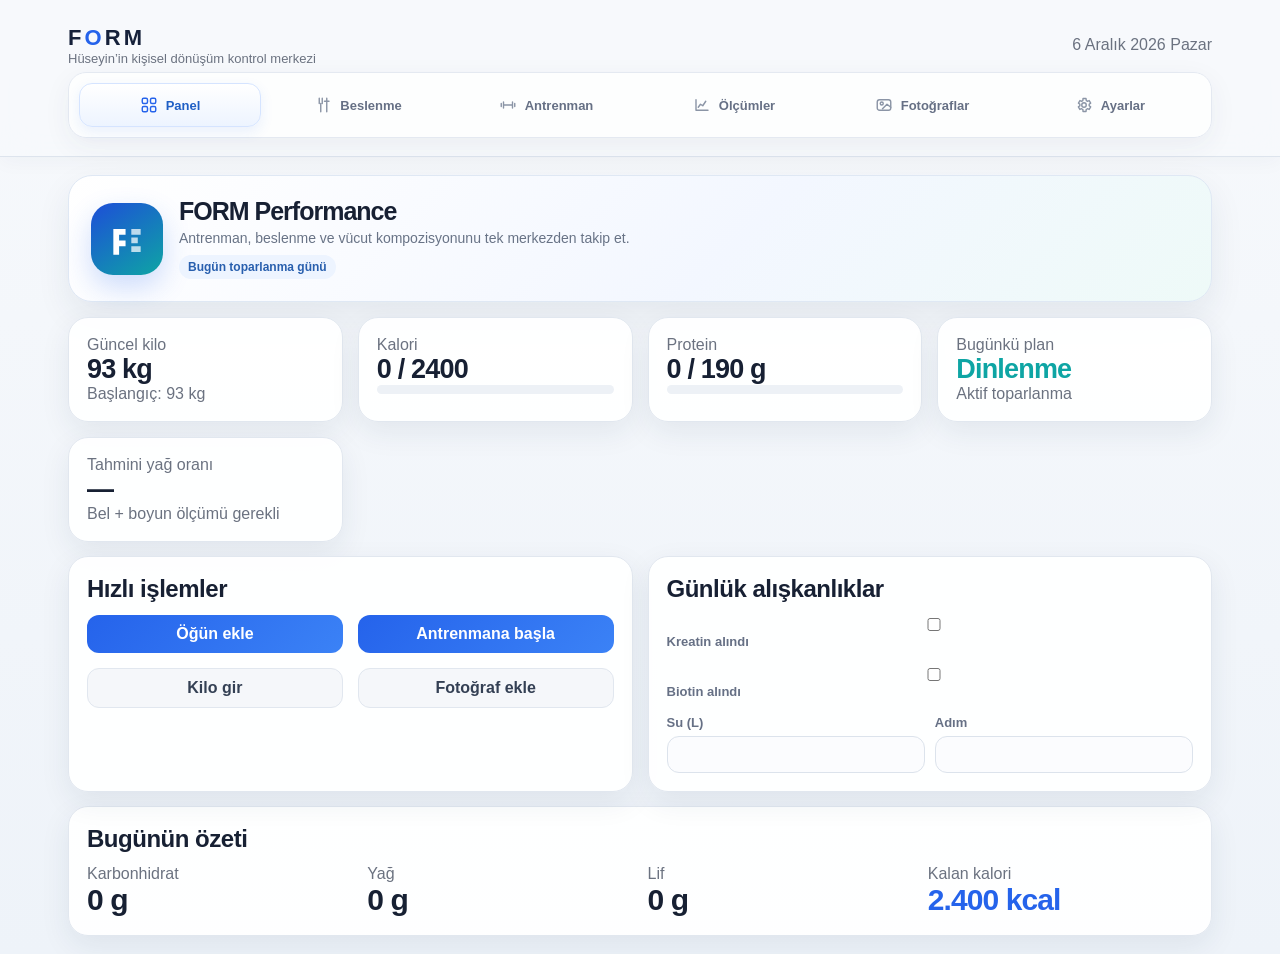
==== app-base.html @ 88f0bf14 "Make FORM v1.5.4 load directly in production" ====
<!DOCTYPE html>
<html lang="tr">
<head>
<meta charset="UTF-8" />
<meta name="viewport" content="width=device-width, initial-scale=1.0" />
<title>FORM — Kişisel Spor & Beslenme Takibi</title>
<style>
:root{--bg:#f4f7fb;--bg2:#eef3f9;--card:#ffffff;--card2:#f8fafc;--muted:#6b7280;--text:#172033;--accent:#2563eb;--accent2:#0ea5a4;--accentSoft:#eaf2ff;--danger:#e45858;--warn:#d89b27;--border:#e1e7ef;--shadow:0 10px 30px rgba(31,50,81,.08)}
*{box-sizing:border-box}body{margin:0;font-family:Inter,-apple-system,BlinkMacSystemFont,"Segoe UI",Roboto,Arial,sans-serif;background:linear-gradient(180deg,#f7f9fc 0,#eef3f9 100%);color:var(--text);min-height:100vh}
header{position:sticky;top:0;z-index:10;background:rgba(255,255,255,.88);backdrop-filter:blur(18px);border-bottom:1px solid rgba(225,231,239,.9);box-shadow:0 4px 20px rgba(31,50,81,.04)}
.wrap{max-width:1180px;margin:auto;padding:18px}.topbar{display:flex;align-items:center;justify-content:space-between;gap:12px}.brand{font-size:22px;font-weight:900;letter-spacing:.14em;color:#16213a}.brand span{color:var(--accent)}
.nav{display:flex;gap:8px;overflow:auto;padding:13px 0 3px}.nav button{white-space:nowrap;border:1px solid transparent;background:transparent;color:#667085;padding:9px 13px;border-radius:12px;cursor:pointer;font-weight:650;transition:.2s}.nav button:hover{background:#f2f5f9;color:var(--text)}.nav button.active{background:var(--accentSoft);color:var(--accent);border-color:#d8e5ff;font-weight:800}
.grid{display:grid;gap:15px}.g2{grid-template-columns:repeat(2,minmax(0,1fr))}.g3{grid-template-columns:repeat(3,minmax(0,1fr))}.g4{grid-template-columns:repeat(4,minmax(0,1fr))}@media(max-width:800px){.g2,.g3,.g4{grid-template-columns:1fr}.topbar{align-items:flex-start;flex-direction:column}.wrap{padding:13px}.row{flex-wrap:wrap}.row>*{min-width:140px}}
.card{background:rgba(255,255,255,.96);border:1px solid var(--border);border-radius:20px;padding:18px;box-shadow:var(--shadow)}.card h2,.card h3{margin:0 0 12px;letter-spacing:-.02em}.muted{color:var(--muted)}.big{font-size:30px;font-weight:850;letter-spacing:-.03em}.kpi{font-size:27px;font-weight:850;letter-spacing:-.03em}.accent{color:var(--accent)}.blue{color:var(--accent2)}
button,.btn{font:inherit}.primary,.secondary,.danger{border:none;border-radius:12px;padding:10px 15px;cursor:pointer;font-weight:750;transition:.18s;box-shadow:none}.primary{background:linear-gradient(135deg,#2563eb,#3b82f6);color:white}.primary:hover{transform:translateY(-1px);box-shadow:0 8px 18px rgba(37,99,235,.18)}.secondary{background:#f5f7fa;color:#344054;border:1px solid var(--border)}.danger{background:#fff1f1;color:#b83d3d;border:1px solid #ffd9d9}.small{padding:7px 9px;font-size:13px}
input,select,textarea{width:100%;background:#fbfcfe;color:var(--text);border:1px solid #dce3ec;border-radius:12px;padding:10px 11px;outline:none;transition:.18s}input:focus,select:focus,textarea:focus{border-color:#8bb5ff;box-shadow:0 0 0 3px rgba(37,99,235,.09);background:#fff}label{display:block;font-size:13px;color:#667085;margin-bottom:6px;font-weight:600}.row{display:flex;gap:10px;align-items:end}.row>*{flex:1}.row .fit{flex:0 0 auto}.stack{display:flex;flex-direction:column;gap:10px}.hidden{display:none!important}
.progress{height:9px;background:#edf1f6;border-radius:999px;overflow:hidden}.progress>div{height:100%;background:linear-gradient(90deg,var(--accent),#5b8def);border-radius:999px}.list{display:flex;flex-direction:column;gap:9px}.item{display:flex;justify-content:space-between;gap:10px;padding:11px 13px;border:1px solid #e5eaf1;border-radius:14px;background:#fbfcfe}.item strong{display:block}.pill{display:inline-block;padding:4px 8px;border-radius:999px;background:#edf4ff;color:#3d68a8;font-size:12px;font-weight:650}.table{width:100%;border-collapse:collapse}.table th,.table td{text-align:left;padding:10px;border-bottom:1px solid #edf0f4;font-size:14px}.table th{color:#7b8494;font-weight:650}.tabs{display:flex;gap:8px;flex-wrap:wrap}.tabs button{background:#f4f6f9;color:#596273;border:1px solid #e3e8ef;padding:8px 11px;border-radius:10px}.tabs button.active{background:#e9f6f5;color:#087c7a;border-color:#cdebea;font-weight:750}.photo-grid{display:grid;grid-template-columns:repeat(auto-fill,minmax(160px,1fr));gap:12px}.photo-card img{width:100%;aspect-ratio:3/4;object-fit:cover;border-radius:14px;background:#eef2f6}.right{text-align:right}.note{border-left:4px solid var(--accent2);padding:10px 12px;background:#effaf9;border-radius:10px;color:#365b5a}.divider{height:1px;background:var(--border);margin:14px 0}.toast{position:fixed;right:18px;bottom:18px;background:#172033;color:white;border:1px solid #26334b;padding:12px 15px;border-radius:12px;display:none;z-index:20;box-shadow:0 12px 30px rgba(23,32,51,.2)}
.quick-foods{display:flex;gap:8px;overflow-x:auto;padding:2px 0 12px}.quick-foods button{flex:0 0 auto}.search-panel{display:none;margin-top:8px}.search-panel.open{display:block}.timer{font-variant-numeric:tabular-nums;font-size:28px;font-weight:850}.cardio-grid{display:grid;grid-template-columns:repeat(3,1fr);gap:9px}@media(max-width:600px){.cardio-grid{grid-template-columns:1fr 1fr}}

.form-guide{margin-top:10px;border-top:1px solid #edf0f4;padding-top:10px}
.form-guide details{background:#f8fafc;border:1px solid #e5eaf1;border-radius:14px;padding:10px 12px}
.form-guide summary{cursor:pointer;font-weight:750;color:#344054;list-style:none}
.form-guide summary::-webkit-details-marker{display:none}
.guide-grid{display:grid;grid-template-columns:1fr 1fr;gap:10px;margin-top:10px}
.guide-box{background:#fff;border:1px solid #e6ebf2;border-radius:12px;padding:10px}
.video-link{display:inline-flex;align-items:center;gap:6px;margin-top:10px;text-decoration:none}
.rest-dock{position:sticky;bottom:72px;z-index:6;margin:10px 0}
.rest-box{display:flex;align-items:center;justify-content:space-between;gap:12px;background:#172033;color:white;border-radius:16px;padding:12px 14px;box-shadow:0 12px 28px rgba(23,32,51,.18)}
.rest-time{font-variant-numeric:tabular-nums;font-size:28px;font-weight:900}
@media(max-width:600px){.guide-grid{grid-template-columns:1fr}.rest-box{padding:10px 12px}.rest-time{font-size:24px}}

/* Premium app navigation */
header{position:sticky;top:0;z-index:30;background:rgba(247,249,252,.82);backdrop-filter:blur(18px);-webkit-backdrop-filter:blur(18px);border-bottom:1px solid rgba(218,225,235,.9)}
.topbar{min-height:54px}
.nav{display:grid;grid-template-columns:repeat(6,minmax(0,1fr));gap:6px;padding:10px;background:rgba(255,255,255,.72);border:1px solid #e4e9f1;border-radius:18px;box-shadow:0 8px 28px rgba(31,50,81,.06);overflow:visible}
.nav button{display:flex;align-items:center;justify-content:center;gap:8px;min-height:44px;white-space:nowrap;border:1px solid transparent;background:transparent;color:#667085;padding:9px 11px;border-radius:13px;cursor:pointer;font-weight:720;transition:background .18s,color .18s,border-color .18s}
.nav button.active{background:linear-gradient(180deg,#fff,#edf4ff);color:#1f5fc5;border-color:#d5e4ff;box-shadow:0 5px 14px rgba(37,99,235,.09)}
.nav-icon{width:18px;height:18px;display:inline-flex;color:#8b95a6}.nav-icon svg{width:18px;height:18px;stroke:currentColor;stroke-width:1.9;fill:none;stroke-linecap:round;stroke-linejoin:round}.nav button.active .nav-icon{color:#2563eb}.nav-label{font-size:13px}
@media(max-width:800px){body{padding-bottom:82px}header{position:static;background:transparent;border-bottom:none;backdrop-filter:none}.nav{position:fixed;left:10px;right:10px;bottom:10px;z-index:50;grid-template-columns:repeat(6,1fr);gap:2px;padding:7px 5px calc(7px + env(safe-area-inset-bottom));border-radius:20px;background:rgba(255,255,255,.94);backdrop-filter:blur(20px);-webkit-backdrop-filter:blur(20px);box-shadow:0 18px 50px rgba(26,39,64,.18),0 0 0 1px rgba(218,225,235,.9)}.nav button{min-width:0;min-height:54px;padding:6px 2px;gap:4px;flex-direction:column;border-radius:14px}.nav button.active{background:#edf4ff;box-shadow:none}.nav-icon,.nav-icon svg{width:19px;height:19px}.nav-label{font-size:10px;font-weight:760}}


.hero-brand{display:grid;grid-template-columns:auto 1fr;gap:16px;align-items:center;padding:22px;background:linear-gradient(135deg,#fff 0%,#f3f7ff 58%,#eefaf8 100%);border:1px solid #dfe8f4;border-radius:24px;box-shadow:0 14px 34px rgba(31,50,81,.08);margin-bottom:15px}
.form-mark{width:72px;height:72px;border-radius:22px;background:linear-gradient(145deg,#1d4ed8,#0ea5a4);display:grid;place-items:center;color:#fff;box-shadow:0 12px 28px rgba(37,99,235,.22)}
.form-mark svg{width:46px;height:46px}.hero-brand h1{font-size:25px;line-height:1.05;margin:0 0 6px;letter-spacing:-.04em}.hero-brand p{margin:0;color:#687386;font-size:14px}.hero-tag{display:inline-flex;margin-top:9px;padding:5px 9px;border-radius:999px;background:#edf4ff;color:#285fae;font-size:12px;font-weight:750}
.chart-wrap{position:relative;width:100%;height:280px;margin-top:8px}.chart-wrap canvas{width:100%;height:100%}.chart-legend{display:flex;gap:12px;flex-wrap:wrap;margin-top:8px;font-size:12px;color:#667085}.bodyfat-note{font-size:12px;color:#7b8494;margin-top:7px;line-height:1.45}
@media(max-width:600px){.hero-brand{grid-template-columns:auto 1fr;padding:17px}.form-mark{width:58px;height:58px;border-radius:18px}.form-mark svg{width:38px;height:38px}.hero-brand h1{font-size:20px}.chart-wrap{height:230px}}
</style>
<style>
.meal-tabs{display:flex;gap:8px;overflow-x:auto;padding:2px 0 12px;scrollbar-width:none}.meal-tabs::-webkit-scrollbar{display:none}.meal-tabs button{flex:0 0 auto;border:1px solid #e0e7f0;background:#f7f9fc;color:#596273;padding:9px 13px;border-radius:999px;font-weight:700}.meal-tabs button.active{background:#172033;color:#fff;border-color:#172033}.food-toolbar{display:grid;grid-template-columns:2fr 1fr;gap:9px;margin-bottom:10px}.food-results{display:flex;flex-direction:column;gap:7px;max-height:360px;overflow:auto}.food-pick{width:100%;display:flex;justify-content:space-between;align-items:center;gap:10px;text-align:left;border:1px solid #e5eaf1;background:#fff;border-radius:14px;padding:11px 12px;cursor:pointer}.food-pick:hover{border-color:#b9d0fa;background:#fbfdff}.category-chip{flex:0 0 auto;font-size:11px;padding:5px 7px;border-radius:999px;background:#eff7f6;color:#167572}.meal-active{border-color:#b9d0fa;box-shadow:0 10px 30px rgba(37,99,235,.10)}
.workout-card{background:#fff;border:1px solid var(--border);border-radius:18px;padding:15px;margin-bottom:11px;box-shadow:var(--shadow)}.exercise-head{display:flex;justify-content:space-between;gap:10px;align-items:flex-start;margin-bottom:10px}.set-table{width:100%;border-collapse:separate;border-spacing:0 6px}.set-table th{font-size:11px;color:#8a93a3;padding:2px 5px}.set-table td{padding:2px 5px}.set-table input{min-width:68px;padding:9px 7px;text-align:center}.set-num{font-weight:800;text-align:center}.prev-cell{white-space:nowrap;color:#667085;font-size:13px}.set-done{text-align:center}.set-done input{width:22px;min-width:22px;height:22px}.exercise-note{margin-top:8px}.workout-footer{position:sticky;bottom:10px;padding:8px 0 2px;z-index:5}.workout-footer button{width:100%;padding:13px}
@media(max-width:600px){.food-toolbar{grid-template-columns:1fr}.card{border-radius:16px;padding:14px}.food-results{max-height:300px}.food-pick{padding:12px 10px}.food-pick .muted{font-size:11px}.category-chip{display:none}.meal-tabs{margin-left:-2px;margin-right:-2px}.meal-tabs button{padding:9px 12px}.set-table th:nth-child(2),.set-table td:nth-child(2){display:none}.set-table input{min-width:55px;padding:9px 4px}.workout-card{padding:12px}.kpi{font-size:24px}}
.quick-foods{display:flex;gap:8px;overflow-x:auto;padding:2px 0 12px}.quick-foods button{flex:0 0 auto}.search-panel{display:none;margin-top:8px}.search-panel.open{display:block}.timer{font-variant-numeric:tabular-nums;font-size:28px;font-weight:850}.cardio-grid{display:grid;grid-template-columns:repeat(3,1fr);gap:9px}@media(max-width:600px){.cardio-grid{grid-template-columns:1fr 1fr}}
</style>

</head>
<body>
<header><div class="wrap"><div class="topbar"><div><div class="brand">F<span>O</span>RM</div><div class="muted" style="font-size:13px">Hüseyin’in kişisel dönüşüm kontrol merkezi</div></div><div id="todayText" class="muted"></div></div><div class="nav" id="mainNav"></div></div></header>
<main class="wrap" id="app"></main><div id="toast" class="toast"></div>
<script>
const APP_VERSION='1.4.0';
const makeFood=(name,category,kcal,protein,carb,fat,servingG=100,unit='g',fiber=0,brand='Genel')=>({name,category,brand,unit,servingG,kcal,protein,carb,fat,fiber,sugar:0,sodium:0,potassium:0,calcium:0,iron:0,magnesium:0,vitC:0,vitD:0});
const defaultFoods=[
makeFood('Yulaf','Tahıl',389,16.9,66.3,6.9,100,'g',10.6),makeFood('Pirinç beyaz (pişmiş)','Tahıl',130,2.7,28.2,.3),makeFood('Basmati pirinç (pişmiş)','Tahıl',121,3.5,25.2,.4),makeFood('Bulgur (pişmiş)','Tahıl',83,3.1,18.6,.2,100,'g',4.5),makeFood('Kinoa (pişmiş)','Tahıl',120,4.4,21.3,1.9,100,'g',2.8),makeFood('Makarna (pişmiş)','Tahıl',158,5.8,30.9,.9),makeFood('Tam buğday makarna (pişmiş)','Tahıl',149,6,30.1,1.7,100,'g',3.9),makeFood('Ekmek tam buğday','Ekmek',247,13,41,4.2,30,'dilim',7),makeFood('Beyaz ekmek','Ekmek',266,8.9,49.4,3.3,30,'dilim',2.7),makeFood('Çavdar ekmeği','Ekmek',259,8.5,48.3,3.3,30,'dilim',5.8),makeFood('Lavaş','Ekmek',290,8.9,56,3.2,70,'adet',2.3),makeFood('Pirinç patlağı','Atıştırmalık',387,8,81,2.8,9,'adet',4.2),
makeFood('Tavuk göğsü (pişmiş)','Et & Tavuk',165,31,0,3.6),makeFood('Tavuk but derisiz (pişmiş)','Et & Tavuk',209,26,0,10.9),makeFood('Hindi göğsü (pişmiş)','Et & Tavuk',135,29,0,1.6),makeFood('Dana yağsız kıyma %5','Et & Tavuk',172,26,0,7),makeFood('Dana bonfile (pişmiş)','Et & Tavuk',218,29,0,10),makeFood('Dana antrikot (pişmiş)','Et & Tavuk',291,24.9,0,21.8),makeFood('Kuzu eti yağsız','Et & Tavuk',206,28,0,9.5),makeFood('Köfte ev yapımı','Et & Tavuk',230,22,5,14),
makeFood('Somon','Balık',208,20,0,13),makeFood('Ton balığı suda','Balık',116,25.5,0,.8),makeFood('Ton balığı yağda süzülmüş','Balık',198,29,0,8.2),makeFood('Levrek','Balık',124,23.6,0,2.6),makeFood('Çipura','Balık',128,21,0,4.8),makeFood('Karides','Balık',99,24,0,.3),
makeFood('Yumurta','Yumurta & Süt',143,12.6,.7,9.5,50,'adet'),makeFood('Yumurta beyazı','Yumurta & Süt',52,10.9,.7,.2),makeFood('Süt yarım yağlı','Yumurta & Süt',46,3.4,4.8,1.5,200,'bardak'),makeFood('Laktozsuz süt yarım yağlı','Yumurta & Süt',46,3.4,4.8,1.5,200,'bardak'),makeFood('Yoğurt','Yumurta & Süt',61,3.5,4.7,3.3),makeFood('Süzme yoğurt','Yumurta & Süt',97,9,3.9,5),makeFood('Greek yoğurt light','Yumurta & Süt',73,9.9,3.9,1.9),makeFood('Kefir','Yumurta & Süt',55,3.3,4.7,2.5,200,'bardak'),makeFood('Lor peyniri','Yumurta & Süt',90,17,3,1.5),makeFood('Light beyaz peynir','Yumurta & Süt',170,20,4,8),makeFood('Kaşar peyniri','Yumurta & Süt',404,25,1.3,33),makeFood('Cottage cheese','Yumurta & Süt',98,11.1,3.4,4.3),
makeFood('Whey protein','Sporcu Gıdası',400,80,8,6,30,'ölçek'),makeFood('Whey isolate','Sporcu Gıdası',367,87,3,2,30,'ölçek'),makeFood('Kazein protein','Sporcu Gıdası',370,78,10,3,30,'ölçek'),makeFood('Protein bar','Sporcu Gıdası',350,30,35,10,60,'adet',8),makeFood('Karbonhidrat tozu / maltodekstrin','Sporcu Gıdası',380,0,95,0,30,'ölçek'),
makeFood('Patates haşlanmış','Sebze & Bakliyat',87,1.9,20.1,.1),makeFood('Tatlı patates','Sebze & Bakliyat',86,1.6,20.1,.1,100,'g',3),makeFood('Mercimek (pişmiş)','Sebze & Bakliyat',116,9,20.1,.4,100,'g',7.9),makeFood('Nohut (pişmiş)','Sebze & Bakliyat',164,8.9,27.4,2.6,100,'g',7.6),makeFood('Kuru fasulye (pişmiş)','Sebze & Bakliyat',127,8.7,22.8,.5,100,'g',6.4),makeFood('Bezelye','Sebze & Bakliyat',81,5.4,14.5,.4,100,'g',5.1),makeFood('Mısır','Sebze & Bakliyat',96,3.4,21,1.5,100,'g',2.4),makeFood('Brokoli','Sebze & Bakliyat',35,2.4,7.2,.4,100,'g',3.3),makeFood('Ispanak','Sebze & Bakliyat',23,2.9,3.6,.4,100,'g',2.2),makeFood('Domates','Sebze & Bakliyat',18,.9,3.9,.2),makeFood('Salatalık','Sebze & Bakliyat',15,.7,3.6,.1),makeFood('Avokado','Sebze & Bakliyat',160,2,8.5,14.7,100,'g',6.7),
makeFood('Muz','Meyve',89,1.1,22.8,.3,118,'adet',2.6),makeFood('Elma','Meyve',52,.3,13.8,.2,182,'adet',2.4),makeFood('Portakal','Meyve',47,.9,11.8,.1,140,'adet',2.4),makeFood('Çilek','Meyve',32,.7,7.7,.3,100,'g',2),makeFood('Yaban mersini','Meyve',57,.7,14.5,.3,100,'g',2.4),makeFood('Orman meyveleri karışık','Meyve',50,1,11,.5,100,'g',4),makeFood('Kivi','Meyve',61,1.1,14.7,.5,75,'adet',3),makeFood('Üzüm','Meyve',69,.7,18.1,.2),makeFood('Ananas','Meyve',50,.5,13.1,.1),makeFood('Karpuz','Meyve',30,.6,7.6,.2),
makeFood('Badem','Kuruyemiş',579,21.2,21.6,49.9,100,'g',12.5),makeFood('Ceviz','Kuruyemiş',654,15.2,13.7,65.2,100,'g',6.7),makeFood('Fındık','Kuruyemiş',628,15,16.7,60.8,100,'g',9.7),makeFood('Antep fıstığı','Kuruyemiş',562,20.2,27.2,45.3,100,'g',10.6),makeFood('Fıstık ezmesi','Kuruyemiş',588,25,20,50,100,'g',6),makeFood('Tahin','Kuruyemiş',595,17,21,54,100,'g',9.3),
makeFood('Zeytinyağı','Yağ & Sos',884,0,0,100),makeFood('Tereyağı','Yağ & Sos',717,.9,.1,81.1),makeFood('Bal','Tatlı & Ekstra',304,.3,82.4,0,15,'yemek kaşığı'),makeFood('Pekmez','Tatlı & Ekstra',290,1,74,0,15,'yemek kaşığı'),makeFood('Bitter çikolata %70','Tatlı & Ekstra',598,7.8,45.9,42.6,20,'porsiyon',10.9),makeFood('Granola','Tahıl',471,10,64,20,50,'porsiyon',7),makeFood('Chia tohumu','Kuruyemiş',486,16.5,42.1,30.7,15,'yemek kaşığı',34.4)
];
const defaultProgram={
'Upper A':[
{name:'Incline Chest Press',sets:3,reps:'6-10',rir:'1-2'},{name:'Lat Pulldown',sets:3,reps:'6-10',rir:'1-2'},{name:'Machine Chest Press',sets:3,reps:'8-12',rir:'1-2'},{name:'Seated Cable Row',sets:3,reps:'8-12',rir:'1-2'},{name:'Cable Fly — Low to High',sets:2,reps:'12-15',rir:'1-2'},{name:'Cable / DB Lateral Raise',sets:3,reps:'12-20',rir:'1'},{name:'Triceps Pushdown',sets:2,reps:'10-15',rir:'1'},{name:'Cable / Biceps Curl',sets:2,reps:'10-15',rir:'1'}],
'Lower A':[
{name:'Back Squat',sets:3,reps:'5-8',rir:'2'},{name:'Leg Press',sets:3,reps:'8-12',rir:'1-2'},{name:'Romanian Deadlift',sets:3,reps:'8-10',rir:'2'},{name:'Leg Curl',sets:2,reps:'10-15',rir:'1-2'},{name:'Calf Raise',sets:3,reps:'10-15',rir:'1'},{name:'Cable Crunch',sets:3,reps:'10-15',rir:'1-2'}],
'Upper B':[
{name:'Neutral / Close Grip Lat Pulldown',sets:3,reps:'8-12',rir:'1-2'},{name:'Incline Dumbbell Press',sets:3,reps:'8-12',rir:'1-2'},{name:'Chest Supported Row',sets:3,reps:'8-12',rir:'1-2'},{name:'Machine Shoulder Press',sets:2,reps:'8-12',rir:'1-2'},{name:'Single-Arm Cable Lat Pulldown',sets:2,reps:'10-15',rir:'1'},{name:'Lateral Raise',sets:4,reps:'12-20',rir:'0-1'},{name:'Reverse Pec Deck',sets:3,reps:'12-20',rir:'1'},{name:'Hammer Curl',sets:2,reps:'10-15',rir:'1'},{name:'Overhead Cable Triceps Extension',sets:2,reps:'10-15',rir:'1'}],
'Lower B':[
{name:'Hack Squat / Leg Press',sets:3,reps:'8-12',rir:'1-2'},{name:'Romanian Deadlift',sets:3,reps:'6-10',rir:'1-2'},{name:'Bulgarian Split Squat',sets:2,reps:'8-12',rir:'1-2'},{name:'Seated / Lying Leg Curl',sets:3,reps:'10-15',rir:'1'},{name:'Calf Raise',sets:3,reps:'12-15',rir:'1'},{name:'Hanging Knee / Leg Raise',sets:3,reps:'10-15',rir:'1-2'}]
};
function seed(){return {version:APP_VERSION,profile:{name:'Hüseyin',height:181,startWeight:93,startDate:'2026-07-19'},targets:{kcal:2400,protein:190,carb:230,fat:70,fiber:30,water:4},foods:defaultFoods,meals:{},workouts:[],measurements:[{date:'2026-07-19',weight:93,waist:'',navel:'',neck:'',chest:'',armR:'',armL:'',thighR:'',thighL:'',note:'Başlangıç'}],photos:[],habits:{},program:defaultProgram,settings:{trainingDays:{1:'Upper A',2:'Lower A',4:'Upper B',6:'Lower B'},foodUsage:{}}};}
let db=JSON.parse(localStorage.getItem('formDB')||'null')||seed();
function migrateDB(){
  db.profile=db.profile||seed().profile; db.targets={...seed().targets,...(db.targets||{})}; db.meals=db.meals||{}; db.workouts=db.workouts||[]; db.measurements=db.measurements||[]; db.photos=db.photos||[]; db.habits=db.habits||{}; db.settings=db.settings||{}; db.settings.foodUsage=db.settings.foodUsage||{};
  const existing=new Map((db.foods||[]).map(f=>[(f.name||'').toLocaleLowerCase('tr-TR'),f]));
  defaultFoods.forEach(f=>{if(!existing.has(f.name.toLocaleLowerCase('tr-TR'))) (db.foods=db.foods||[]).push(f)});
  db.foods=(db.foods||defaultFoods).map(f=>({...f,category:f.category||'Diğer'}));
  db.program=defaultProgram; db.settings.trainingDays={1:'Upper A',2:'Lower A',4:'Upper B',6:'Lower B'}; db.version=APP_VERSION; save();
}
migrateDB();
function save(){localStorage.setItem('formDB',JSON.stringify(db));}
const pages=['Panel','Beslenme','Antrenman','Ölçümler','Fotoğraflar','Ayarlar'];let current='Panel';
const fmt=(n,d=0)=>Number(n||0).toLocaleString('tr-TR',{maximumFractionDigits:d});
const dateKey=()=>new Date().toISOString().slice(0,10);const today=dateKey();
function toast(t){const el=document.getElementById('toast');el.textContent=t;el.style.display='block';setTimeout(()=>el.style.display='none',1800)}
function nutrientTotals(items=[]){let t={kcal:0,protein:0,carb:0,fat:0,fiber:0,sugar:0,sodium:0,potassium:0,calcium:0,iron:0,magnesium:0,vitC:0,vitD:0};items.forEach(i=>{const f=db.foods[i.foodIndex];if(!f)return;let grams=i.unit==='g'?Number(i.qty):Number(i.qty)*Number(f.servingG);let r=grams/100;Object.keys(t).forEach(k=>t[k]+=Number(f[k]||0)*r)});return t}
function allMealsForDay(d){return Object.values(db.meals[d]||{}).flat()}
const navIconSvg={
'Panel':'<svg viewBox="0 0 24 24"><rect x="3" y="3" width="7" height="7" rx="2"/><rect x="14" y="3" width="7" height="7" rx="2"/><rect x="3" y="14" width="7" height="7" rx="2"/><rect x="14" y="14" width="7" height="7" rx="2"/></svg>',
'Beslenme':'<svg viewBox="0 0 24 24"><path d="M7 3v7M11 3v7M9 10v11M17 3v18M14 7h6"/></svg>',
'Antrenman':'<svg viewBox="0 0 24 24"><path d="M6 8v8M18 8v8M3 10v4M21 10v4M6 12h12"/></svg>',
'Ölçümler':'<svg viewBox="0 0 24 24"><path d="M4 19V5M4 19h16M7 15l3-4 3 2 4-6"/></svg>',
'Fotoğraflar':'<svg viewBox="0 0 24 24"><rect x="3" y="5" width="18" height="14" rx="3"/><circle cx="9" cy="10" r="2"/><path d="m21 15-5-4-6 6"/></svg>',
'Ayarlar':'<svg viewBox="0 0 24 24"><circle cx="12" cy="12" r="3"/><path d="M19 12a7 7 0 0 0-.1-1l2-1.5-2-3.4-2.4 1A7 7 0 0 0 15 6l-.3-2.6h-4L10.5 6A7 7 0 0 0 9 7.1l-2.4-1-2 3.4L6.5 11a7 7 0 0 0 0 2l-2 1.5 2 3.4 2.4-1A7 7 0 0 0 10.5 18l.2 2.6h4L15 18a7 7 0 0 0 1.5-1.1l2.4 1 2-3.4-2-1.5a7 7 0 0 0 .1-1Z"/></svg>'};
function nav(){mainNav.innerHTML=pages.map(p=>`<button class="${p===current?'active':''}" onclick="go('${p}')" aria-label="${p}"><span class="nav-icon">${navIconSvg[p]||''}</span><span class="nav-label">${p}</span></button>`).join('')}
function go(p){current=p;nav();render()}
function render(){document.getElementById('todayText').textContent=new Date().toLocaleDateString('tr-TR',{weekday:'long',day:'numeric',month:'long',year:'numeric'});({Panel:renderPanel,Beslenme:renderNutrition,Antrenman:renderWorkout,Ölçümler:renderMeasurements,Fotoğraflar:renderPhotos,Ayarlar:renderSettings}[current])()}

function estimateBodyFat(m){
 const waist=Number(m&&m.waist),neck=Number(m&&m.neck),height=Number((db.profile&&db.profile.height)||181);
 if(!waist||!neck||waist<=neck||!height)return null;
 const wi=waist/2.54,ni=neck/2.54,hi=height/2.54;
 const density=1.0324-0.19077*Math.log10(wi-ni)+0.15456*Math.log10(hi);
 const bf=495/density-450;
 return Number.isFinite(bf)&&bf>2&&bf<60?bf:null;
}
function fmtBF(v){return v==null?'—':fmt(v,1)+'%'}
function drawProgressChart(){
 const c=document.getElementById('progressChart');if(!c)return;
 const rows=[...db.measurements].filter(x=>x.date&&(x.weight||x.waist||estimateBodyFat(x)!=null)).sort((a,b)=>a.date.localeCompare(b.date));
 const ctx=c.getContext('2d'),rect=c.getBoundingClientRect(),dpr=window.devicePixelRatio||1;
 c.width=rect.width*dpr;c.height=rect.height*dpr;ctx.scale(dpr,dpr);
 const W=rect.width,H=rect.height,p={l:38,r:14,t:16,b:30};
 ctx.clearRect(0,0,W,H);
 if(rows.length<2){ctx.fillStyle='#7b8494';ctx.font='13px sans-serif';ctx.fillText('Grafik için en az 2 ölçüm gerekli.',16,32);return;}
 const series=[
  {vals:rows.map(x=>Number(x.weight)||null),stroke:'#2563eb'},
  {vals:rows.map(x=>Number(x.waist)||null),stroke:'#0ea5a4'},
  {vals:rows.map(x=>estimateBodyFat(x)),stroke:'#d97706'}
 ];
 const all=series.flatMap(a=>a.vals.filter(v=>v!=null));let min=Math.min(...all),max=Math.max(...all);const pad=Math.max(2,(max-min)*.12);min-=pad;max+=pad;
 const xAt=i=>p.l+(W-p.l-p.r)*(i/(rows.length-1));const yAt=v=>p.t+(H-p.t-p.b)*(max-v)/(max-min||1);
 ctx.strokeStyle='#e8edf3';ctx.lineWidth=1;
 for(let i=0;i<5;i++){const y=p.t+(H-p.t-p.b)*i/4;ctx.beginPath();ctx.moveTo(p.l,y);ctx.lineTo(W-p.r,y);ctx.stroke();}
 series.forEach(sr=>{ctx.strokeStyle=sr.stroke;ctx.lineWidth=2.2;ctx.beginPath();let pen=false;sr.vals.forEach((v,i)=>{if(v==null){pen=false;return;}const x=xAt(i),y=yAt(v);if(!pen){ctx.moveTo(x,y);pen=true}else ctx.lineTo(x,y)});ctx.stroke();});
}

function renderPanel(){const t=nutrientTotals(allMealsForDay(today));const latest=[...db.measurements].sort((a,b)=>b.date.localeCompare(a.date))[0]||{};const bf=estimateBodyFat(latest);const day=new Date().getDay();const plan=db.settings.trainingDays[day]||'Dinlenme';const habits=db.habits[today]||{};app.innerHTML=`
<div class="hero-brand"><div class="form-mark"><svg viewBox="0 0 64 64"><path d="M13 18h17v8H21v8h9v8h-9v12h-8V18Z" fill="currentColor"/><path d="M38 18h13v8H38zM38 30h9v8h-9zM38 42h13v8H38z" fill="rgba(255,255,255,.72)"/></svg></div><div><h1>FORM Performance</h1><p>Antrenman, beslenme ve vücut kompozisyonunu tek merkezden takip et.</p><span class="hero-tag">${plan==='Dinlenme'?'Bugün toparlanma günü':plan+' günü'}</span></div></div>
<div class="grid g4">
<div class="card"><div class="muted">Güncel kilo</div><div class="kpi">${fmt(latest.weight,1)} kg</div><div class="muted">Başlangıç: ${db.profile.startWeight} kg</div></div>
<div class="card"><div class="muted">Kalori</div><div class="kpi">${fmt(t.kcal)} / ${db.targets.kcal}</div><div class="progress"><div style="width:${Math.min(100,t.kcal/db.targets.kcal*100)}%"></div></div></div>
<div class="card"><div class="muted">Protein</div><div class="kpi">${fmt(t.protein)} / ${db.targets.protein} g</div><div class="progress"><div style="width:${Math.min(100,t.protein/db.targets.protein*100)}%"></div></div></div>
<div class="card"><div class="muted">Bugünkü plan</div><div class="kpi blue">${plan}</div><div class="muted">${plan==='Dinlenme'?'Aktif toparlanma':'Program hazır'}</div></div>
<div class="card"><div class="muted">Tahmini yağ oranı</div><div class="kpi">${fmtBF(bf)}</div><div class="muted">${bf==null?'Bel + boyun ölçümü gerekli':'Bel-boyun-boy tahmini'}</div></div>
</div>
<div class="grid g2" style="margin-top:14px">
<div class="card"><h2>Hızlı işlemler</h2><div class="grid g2"><button class="primary" onclick="go('Beslenme')">Öğün ekle</button><button class="primary" onclick="go('Antrenman')">Antrenmana başla</button><button class="secondary" onclick="quickWeight()">Kilo gir</button><button class="secondary" onclick="go('Fotoğraflar')">Fotoğraf ekle</button></div></div>
<div class="card"><h2>Günlük alışkanlıklar</h2><div class="stack">
<label><input type="checkbox" ${habits.creatine?'checked':''} onchange="habit('creatine',this.checked)"> Kreatin alındı</label>
<label><input type="checkbox" ${habits.biotin?'checked':''} onchange="habit('biotin',this.checked)"> Biotin alındı</label>
<div class="row"><div><label>Su (L)</label><input type="number" step="0.25" value="${habits.water||''}" onchange="habit('water',this.value)"></div><div><label>Adım</label><input type="number" value="${habits.steps||''}" onchange="habit('steps',this.value)"></div></div>
</div></div>
</div>
<div class="card" style="margin-top:14px"><h2>Bugünün özeti</h2><div class="grid g4"><div><span class="muted">Karbonhidrat</span><div class="big">${fmt(t.carb)} g</div></div><div><span class="muted">Yağ</span><div class="big">${fmt(t.fat)} g</div></div><div><span class="muted">Lif</span><div class="big">${fmt(t.fiber)} g</div></div><div><span class="muted">Kalan kalori</span><div class="big ${db.targets.kcal-t.kcal<0?'':'accent'}">${fmt(db.targets.kcal-t.kcal)} kcal</div></div></div></div>`}
function habit(k,v){db.habits[today]=db.habits[today]||{};db.habits[today][k]=v;save();render()}
function quickWeight(){const w=prompt('Bugünkü kilon (kg):');if(!w)return;db.measurements.push({date:today,weight:Number(w)});save();toast('Kilo kaydedildi');render()}
function renderNutrition(){const meals=['Kahvaltı','Öğle','Akşam','Ara Öğün','Antrenman Öncesi','Antrenman Sonrası'];const dayMeals=db.meals[today]||{};const total=nutrientTotals(allMealsForDay(today));window._meal=window._meal||'Kahvaltı';const active=window._meal;app.innerHTML=`
<div class="grid g3"><div class="card"><div class="muted">Kalori</div><div class="kpi">${fmt(total.kcal)} / ${db.targets.kcal}</div></div><div class="card"><div class="muted">Protein</div><div class="kpi">${fmt(total.protein)} / ${db.targets.protein} g</div></div><div class="card"><div class="muted">Makrolar</div><div><b>K:</b> ${fmt(total.carb)} g &nbsp; <b>Y:</b> ${fmt(total.fat)} g &nbsp; <b>Lif:</b> ${fmt(total.fiber)} g</div></div></div>
<div class="card" style="margin-top:14px"><h2>Hızlı besin ekle</h2><div class="meal-tabs">${meals.map(m=>`<button class="${m===active?'active':''}" onclick="window._meal='${m}';renderNutrition()">${m}</button>`).join('')}</div><div class="quick-foods">${quickFoods().map(({f,i})=>`<button class="secondary small" onclick="openFoodAdder(${i})">+ ${f.name}</button>`).join('')}</div><button class="secondary" onclick="toggleFoodSearch()">🔎 Tüm besinlerde ara</button><div id="foodSearchPanel" class="search-panel"><div class="food-toolbar" style="margin-top:10px"><input id="foodSearch" placeholder="Besin ara: tavuk, pirinç, whey..." oninput="filterFoodList()"><select id="foodCategory" onchange="filterFoodList()"><option value="">Tüm kategoriler</option>${[...new Set(db.foods.map(f=>f.category||'Diğer'))].sort().map(c=>`<option>${c}</option>`).join('')}</select></div><div id="foodResults" class="food-results"></div></div><div class="muted" style="margin-top:8px">Seçili öğün: <b class="accent">${active}</b>. Hızlı liste en sık kullandığın 12 besine göre zamanla kendini düzenler.</div></div>
<div class="grid g2" style="margin-top:14px">${meals.map(m=>mealCard(m,dayMeals[m]||[],m===active)).join('')}</div>
`}
function quickFoods(){const usage=db.settings.foodUsage||{};return db.foods.map((f,i)=>({f,i,n:usage[f.name]||0})).sort((a,b)=>b.n-a.n||a.i-b.i).slice(0,12)}
function toggleFoodSearch(){const p=document.getElementById('foodSearchPanel');p.classList.toggle('open');if(p.classList.contains('open')){filterFoodList();document.getElementById('foodSearch')?.focus()}}
function filterFoodList(){const el=document.getElementById('foodResults');if(!el)return;const q=(document.getElementById('foodSearch')?.value||'').toLocaleLowerCase('tr-TR');const cat=document.getElementById('foodCategory')?.value||'';const rows=db.foods.map((f,i)=>({f,i})).filter(({f})=>(!cat||f.category===cat)&&(!q||`${f.name} ${f.brand||''} ${f.category||''}`.toLocaleLowerCase('tr-TR').includes(q))).slice(0,60);el.innerHTML=rows.map(({f,i})=>`<button class="food-pick" onclick="openFoodAdder(${i})"><span><strong>${f.name}</strong><br><span class="muted">${fmt(f.kcal)} kcal • P ${fmt(f.protein,1)} • K ${fmt(f.carb,1)} • Y ${fmt(f.fat,1)} /100g</span></span><span class="category-chip">${f.category||'Diğer'}</span></button>`).join('')||'<div class="muted">Eşleşen besin yok.</div>'}
function openFoodAdder(fi){const f=db.foods[fi];const qty=prompt(`${f.name} — miktar (${f.unit==='g'?'gram':f.unit} veya standart porsiyon gramı ${f.servingG}g):`,f.unit==='g'?'100':'1');if(qty===null)return;const n=Number(String(qty).replace(',','.'));if(!n||n<0)return;const useServing=f.unit!=='g';addFood(fi,n,useServing?'serving':'g')}
function mealCard(name,items,active=false){const t=nutrientTotals(items);return `<div class="card ${active?'meal-active':''}" onclick="window._meal='${name}'"><div style="display:flex;justify-content:space-between;gap:8px"><div><h3>${name}</h3><div class="muted">${fmt(t.kcal)} kcal • P ${fmt(t.protein)} • K ${fmt(t.carb)} • Y ${fmt(t.fat)}</div></div><button class="secondary small" onclick="event.stopPropagation();window._meal='${name}';renderNutrition()">Buraya ekle</button></div><div class="list" style="margin-top:10px">${items.length?items.map((i,idx)=>{const f=db.foods[i.foodIndex];return `<div class="item"><div><strong>${f?.name||'Besin'}</strong><span class="muted">${i.qty} ${i.unit==='g'?'g':'porsiyon'}</span></div><button class="danger small" onclick="event.stopPropagation();removeFood('${name}',${idx})">Sil</button></div>`}).join(''):'<div class="muted">Kayıt yok.</div>'}</div></div>`}
function addFood(fi,qty,unit){const m=window._meal||'Kahvaltı';db.meals[today]=db.meals[today]||{};db.meals[today][m]=db.meals[today][m]||[];db.meals[today][m].push({foodIndex:fi,qty,unit});const fn=db.foods[fi]?.name;if(fn)db.settings.foodUsage[fn]=(db.settings.foodUsage[fn]||0)+1;save();toast(`${m}: besin eklendi`);renderNutrition()}
function removeFood(m,i){db.meals[today][m].splice(i,1);save();renderNutrition()}
function renderWorkout(){const day=new Date().getDay();const suggested=db.settings.trainingDays[day]||'Upper A';const selected=window._wk||suggested;window._wk=selected;const ex=db.program[selected]||[];const last=db.workouts.filter(w=>w.type===selected).slice(-1)[0];const running=!!window._workoutStart;app.innerHTML=`
<div class="card"><div class="row"><div><label>Antrenman</label><select ${running?'disabled':''} onchange="window._wk=this.value;renderWorkout()">${Object.keys(db.program).map(k=>`<option ${k===selected?'selected':''}>${k}</option>`).join('')}</select></div><div><label>Tarih</label><input id="workoutDate" type="date" value="${today}"></div></div>${last?`<div class="note" style="margin-top:10px">Son ${selected}: ${last.date}. Önceki performans set satırlarında gösteriliyor.</div>`:''}<div style="margin-top:12px;display:flex;align-items:center;justify-content:space-between;gap:12px"><button id="startWorkoutBtn" class="primary" onclick="startWorkout()" ${running?'disabled':''}>${running?'Antrenman başladı':'Antrenmanı başlat'}</button><div><div class="muted">Süre</div><div id="workoutTimer" class="timer">${running?elapsedText():'00:00:00'}</div></div></div></div>
<div class="rest-dock"><div id="restBox" class="rest-box" style="display:none"><div><div style="font-weight:800">Dinlenme</div><div id="restLabel" style="font-size:12px;opacity:.75"></div></div><div id="restTimer" class="rest-time">00:00</div><button class="secondary small" onclick="skipRest()">Atla</button></div></div><div style="margin-top:14px">${ex.map((e,i)=>exerciseInput(e,i,last)).join('')}</div>${cardioSection()}<div class="workout-footer"><button class="primary" onclick="saveWorkout()">Antrenmanı bitir ve kaydet</button></div>`;if(running)startTimerTick()}
function startWorkout(){if(window._workoutStart)return;window._workoutStart=Date.now();renderWorkout()}
function elapsedSeconds(){return window._workoutStart?Math.max(0,Math.floor((Date.now()-window._workoutStart)/1000)):0}
function elapsedText(){const t=elapsedSeconds(),h=Math.floor(t/3600),m=Math.floor((t%3600)/60),sec=t%60;return [h,m,sec].map(x=>String(x).padStart(2,'0')).join(':')}
function startTimerTick(){clearInterval(window._timerInt);window._timerInt=setInterval(()=>{const e=document.getElementById('workoutTimer');if(e)e.textContent=elapsedText();else clearInterval(window._timerInt)},1000)}
function cardioSection(){return `<div class="card" style="margin-top:14px"><h2>Kardiyo finisher</h2><div class="cardio-grid"><div><label>Tür</label><select id="cardioType" onchange="cardioFields()"><option value="">Yapmadım</option><option>Yürüyüş</option><option>Eğimli yürüyüş</option><option>Koşu</option><option>Bisiklet</option><option>Eliptik</option><option>Kürek</option><option>İp atlama</option><option>Merdiven / StairMaster</option></select></div><div><label>Süre (dk)</label><input id="cardioMin" type="number" inputmode="numeric" min="0" placeholder="20"></div><div><label>Hız (km/s)</label><input id="cardioSpeed" type="number" inputmode="decimal" step="0.1" placeholder="6.0"></div><div><label>Eğim (%)</label><input id="cardioIncline" type="number" inputmode="decimal" step="0.5" placeholder="10"></div><div><label>Yoğunluk</label><select id="cardioIntensity"><option>Orta</option><option>Hafif</option><option>Yüksek</option></select></div></div><div class="muted" style="margin-top:9px">Kalori hesabı yaklaşık MET tahminidir; saat/göğüs bandı ölçümü değildir.</div></div>`}
function cardioFields(){}
function cardioData(){const type=document.getElementById('cardioType')?.value||'';const minutes=Number(document.getElementById('cardioMin')?.value)||0;const speed=Number(document.getElementById('cardioSpeed')?.value)||0;const incline=Number(document.getElementById('cardioIncline')?.value)||0;const intensity=document.getElementById('cardioIntensity')?.value||'Orta';if(!type||!minutes)return null;return {type,minutes,speed,incline,intensity,kcal:estimateCardio(type,minutes,speed,incline,intensity)}}
function currentWeight(){return Number((db.measurements||[]).filter(x=>x.weight).slice(-1)[0]?.weight||db.profile.startWeight||80)}
function estimateCardio(type,min,speed,incline,intensity){let met=5;const mult=intensity==='Hafif'?.8:intensity==='Yüksek'?1.25:1;if(type==='Yürüyüş')met=speed>=6?5:speed>=5?3.8:3.2;if(type==='Eğimli yürüyüş')met=5+Math.min(5,incline*.25)+(speed>=5.5?1:0);if(type==='Koşu')met=speed>=12?12:speed>=10?10:speed>=8?8.3:7;if(type==='Bisiklet')met=6.8;if(type==='Eliptik')met=5.5;if(type==='Kürek')met=7;if(type==='İp atlama')met=11.5;if(type.includes('Merdiven'))met=8.8;return Math.round(met*mult*3.5*currentWeight()/200*min)}

const exerciseGuides={
'Incline Chest Press':{rest:150,form:'Kürek kemiklerini geriye ve aşağı sabitle. Göğsü hafif yukarı çıkar, dirsekleri omuz hizasının biraz altında tut. Kontrollü in, üstte dirsekleri kilitlemeden göğsü sık.',load:'Ana kuvvet hareketlerinden biri. Orta-yüksek ağırlık kullan; 6-10 tekrar bandında form bozulmadan RIR 1-2. Son 1-2 tekrar zorlayıcı olmalı ama teknik dağılmamalı.'},
'Lat Pulldown':{rest:120,form:'Göğsü hafif yukarı kaldır. Barı boynun arkasına değil üst göğse doğru çek. Çekişi dirsekleri aşağı-cebe götürür gibi yap; belden aşırı geriye yatma.',load:'Orta-yüksek ağırlık. 6-10 tekrarda tam esneme ve lat kasılması korunmalı. Ağırlık uğruna yarım tekrar yapma.'},
'Machine Chest Press':{rest:120,form:'Omuzları geride ve aşağıda tut. Tutacakları göğüs orta hattına yakın konumdan it. Dirsekleri tamamen kilitlemeden kontrollü dön.',load:'Orta-yüksek ağırlık. 8-12 tekrar, RIR 1-2. Güvenli makine olduğu için son sette limite daha çok yaklaşabilirsin.'},
'Seated Cable Row':{rest:120,form:'Göğsü açık, omurgayı nötr tut. Tutacağı gövdene çekerken dirsekleri geriye sür, kürek kemiklerini sık. Dönüşte omuzları kontrollü öne uzat.',load:'Orta ağırlık. 8-12 tekrar. Momentum yerine tam germe-sıkma öncelikli.'},
'Cable Fly — Low to High':{rest:75,form:'Kabloları aşağıdan yukarı ve içeri doğru, üst göğüs hattına getir. Dirseklerde hafif sabit kırıklık tut. Omuzları öne yuvarlama.',load:'Düşük-orta ağırlık. 12-15 tekrar. Burada kilo kovalamıyoruz; üst göğüs hissi ve kontrollü negatif önemli.'},
'Cable / DB Lateral Raise':{rest:60,form:'Kolları yana kaldırırken dirsekleri hafif kır. Omuzları kulaklara çekme. Dirsekleri ellerden az önde tut ve omuz hizasının biraz üstüne çıkma.',load:'Düşük-orta ağırlık. 12-20 tekrar. Sallanma başlıyorsa ağırlık fazla. Yan omuzda yanma hedef.'},
'Triceps Pushdown':{rest:75,form:'Dirsekleri gövdeye sabitle. Sadece dirsek ekleminden aç. Altta tricepsi sık, dönüşte omuzları öne kaçırma.',load:'Orta ağırlık. 10-15 tekrar. Son sette RIR 0-1 kabul; form bozulursa kilo azalt.'},
'Cable / Biceps Curl':{rest:75,form:'Dirsekleri gövde yanında sabit tut. Omuzu öne taşıma. Tam açılmaya yakın esnet ve yukarıda bicepsi sık.',load:'Orta ağırlık. 10-15 tekrar. Salınım yok; son tekrarlar zor ama temiz olmalı.'},
'Back Squat':{rest:180,form:'Ayakları doğal açında yerleştir, nefes alıp karın içi basınç oluştur. Dizleri ayak yönünde takip ettir. Kalçayı kontrollü aşağı indir, gövdeyi sabit tut.',load:'Yüksek ama kontrollü ağırlık. 5-8 tekrar, RIR yaklaşık 2. Failure yok; teknik bozulmadan kuvvet üret.'},
'Leg Press':{rest:150,form:'Belini mindere sabitle. Dizleri ayaklarla aynı hatta indir. Kalçan minderden kalkacak kadar derine zorlama; üstte dizleri sert kilitleme.',load:'Orta-yüksek ağırlık. 8-12 tekrar. Tam ROM ve kontrollü negatif öncelikli.'},
'Romanian Deadlift':{rest:150,form:'Dizleri hafif kır, kalçayı geriye gönder. Bar/dambılları bacağa yakın tut. Bel nötr; hamstring gerilimi kaybolmadan aşağı in, kalçayı ileri sürerek kalk.',load:'Orta-yüksek ağırlık. 6-10 veya 8-10 tekrar. Bel yükleniyorsa ağırlığı azalt; hamstring gerilimi öncelik.'},
'Leg Curl':{rest:90,form:'Kalçayı pedden kaldırma. Topukları kalçaya doğru çekerken hamstringi sık. Dönüşü yavaş yap ve dizleri tam kontrol et.',load:'Orta ağırlık. 10-15 tekrar. Son sette RIR 1 civarı.'},
'Calf Raise':{rest:75,form:'Aşağıda topuğu kontrollü indirip baldırı tamamen esnet. Yukarıda parmak ucuna yükselip 1 saniye sık. Sekme yapma.',load:'Orta-yüksek ağırlık. 10-15 tekrar. Tam hareket açıklığı ağırlıktan daha önemli.'},
'Cable Crunch':{rest:60,form:'Kalçayı sabit tut. Gövdeyi kalçadan değil omurgadan kıvırarak kaburgaları pelvise yaklaştır. Boyundan çekme.',load:'Orta ağırlık. 10-15 tekrar. Karın kasını gerçekten kısaltabildiğin ağırlığı kullan.'},
'Neutral / Close Grip Lat Pulldown':{rest:120,form:'Nötr/dar tutuşla göğsü açık tut. Dirsekleri aşağı ve geriye çek. Üstte kolları kontrollü uzatıp latı esnet.',load:'Orta ağırlık. 8-12 tekrar. Tüm tekrarlar aynı mesafede olsun.'},
'Incline Dumbbell Press':{rest:150,form:'Bench açısını yaklaşık 20-35° tut. Kürek kemiklerini sabitle, dambılları üst göğüs hattına indir ve yukarı doğru kontrollü it.',load:'Orta-yüksek ağırlık. 8-12 tekrar, RIR 1-2. Dambılları dengeleyemiyorsan ağırlığı düşür.'},
'Chest Supported Row':{rest:120,form:'Göğsü desteğe sabitle. Omuzları kulaklara çekmeden dirsekleri geriye sür. Üstte kürek kemiklerini sık, dönüşte tam uzat.',load:'Orta-yüksek ağırlık. 8-12 tekrar. Gövde hareketi olmadığı için sırta temiz yük ver.'},
'Machine Shoulder Press':{rest:150,form:'Belini aşırı çukurlaştırma. Tutacakları kulak-omuz hizasından yukarı it. Dirsekleri tamamen kilitlemeden kontrollü indir.',load:'Orta-yüksek ağırlık. 8-12 tekrar, RIR 1-2. Omuz ekleminde rahatsızlık varsa daha nötr tutuş kullan.'},
'Single-Arm Cable Lat Pulldown':{rest:75,form:'Tek kolu yukarıda tamamen uzat. Dirseği kalçaya doğru çekerek latı kısalt. Gövdeyi döndürmeden çalış.',load:'Düşük-orta ağırlık. 10-15 tekrar. Lat hissi kayboluyorsa kilo fazla.'},
'Lateral Raise':{rest:60,form:'Kolu yana kaldır, omuzu yukarı silkme. Dirsek hafif kırık ve elden az önde olsun. Kontrollü indir.',load:'Düşük-orta ağırlık. 12-20 tekrar. Son sette RIR 0-1 olabilir; momentum minimum.'},
'Reverse Pec Deck':{rest:75,form:'Göğsü pede sabitle. Kolları geriye açarken omuzları yükseltme. Hareketi arka omuzdan başlat, kürekleri aşırı sıkıştırma.',load:'Düşük-orta ağırlık. 12-20 tekrar. Arka omuz hissi öncelik.'},
'Hammer Curl':{rest:75,form:'Avuçlar birbirine bakacak şekilde dirsekleri sabit tut. Dambılları salınım yapmadan kaldır, kontrollü indir.',load:'Orta ağırlık. 10-15 tekrar. Son tekrarlar zor olabilir ama gövde savrulmasın.'},
'Overhead Cable Triceps Extension':{rest:75,form:'Dirsekleri baş yanında sabit tut. Kabloyu baş arkasından uzatarak dirsekleri aç. Omuz hareketini minimumda tut.',load:'Düşük-orta ağırlık. 10-15 tekrar. Uzun başta esneme hissi hedef.'},
'Hack Squat / Leg Press':{rest:150,form:'Ayak ve diz hattını koru. Kontrollü derinliğe in, bel/pelvisi pedden koparma. Yukarı çıkarken dizleri içeri düşürme.',load:'Orta-yüksek ağırlık. 8-12 tekrar, RIR 1-2. Bacakta mekanik gerilim hedef.'},
'Bulgarian Split Squat':{rest:120,form:'Öndeki ayağı yeterince ileri yerleştir. Gövdeyi kontrollü indir, ön diz ayak yönünü takip etsin. Ağırlığı ön bacakta tut.',load:'Orta ağırlık. 8-12 tekrar/bacak. Denge bozuluyorsa önce ağırlığı değil tekniği düzelt.'},
'Seated / Lying Leg Curl':{rest:90,form:'Kalça ve gövdeyi pede sabitle. Dizden bükerek topuğu geriye çek, hamstringi sık ve dönüşü yavaş yap.',load:'Orta ağırlık. 10-15 tekrar, RIR 1.'},
'Hanging Knee / Leg Raise':{rest:60,form:'Barı sıkı tut, sallanmayı kes. Pelvisi posterior tilt yaparak dizleri/ayakları yukarı çek. Sadece kalça fleksörüyle savurma yapma.',load:'Vücut ağırlığı veya hafif ek yük. 10-15 tekrar. Kontrol bozulursa tekrar sayısını azalt.'}
};
function exerciseGuide(name){return exerciseGuides[name]||{rest:90,form:'Hareketi kontrollü tempo, tam hareket açıklığı ve ağrısız eklem pozisyonuyla uygula.',load:'Orta ağırlık kullan; hedef tekrar aralığında 1-2 tekrar yedekte kalacak şekilde ayarla.'}}
function exerciseVideoUrl(name){return 'https://www.youtube.com/results?search_query='+encodeURIComponent(name+' exercise proper form')}

function normalizeExercise(e){return Array.isArray(e)?{name:e[0],sets:e[1],reps:e[2],rir:''}:e}
function prevSetsFor(last,name){const p=last?.exercises?.find(x=>x.name===name);if(!p)return[];if(Array.isArray(p.setData))return p.setData;if(p.reps){const reps=String(p.reps).split(',').map(x=>x.trim());return reps.map(r=>({weight:p.weight,reps:r,rir:p.rir}))}return[]}
function exerciseInput(raw,i,last){const e=normalizeExercise(raw);const g=exerciseGuide(e.name);const prev=prevSetsFor(last,e.name);const rows=Array.from({length:e.sets},(_,j)=>{const ps=prev[j]||{};return `<tr><td class="set-num">${j+1}</td><td class="prev-cell">${ps.weight||'-'} × ${ps.reps||'-'}</td><td><input id="kg_${i}_${j}" type="number" inputmode="decimal" step="0.5" placeholder="kg" value="${ps.weight||''}"></td><td><input id="rep_${i}_${j}" type="number" inputmode="numeric" step="1" placeholder="${e.reps}"></td><td><input id="rir_${i}_${j}" type="number" inputmode="decimal" step="0.5" placeholder="${e.rir||'-'}"></td><td class="set-done"><input id="done_${i}_${j}" type="checkbox" onchange="setCompleted('${e.name.replace(/'/g,"\'")}',${j+1},this)"></td></tr>`}).join('');return `<div class="workout-card"><div class="exercise-head"><div><strong style="font-size:17px">${e.name}</strong><div style="margin-top:5px"><span class="pill">${e.sets} set • ${e.reps} tekrar</span> <span class="pill">RIR ${e.rir||'-'}</span> <span class="pill">Dinlenme ~${Math.round(g.rest/60*10)/10} dk</span></div></div><button class="secondary small" onclick="addExtraSet(${i})">+ Set</button></div><div style="overflow-x:auto"><table class="set-table" id="settable_${i}"><thead><tr><th>SET</th><th>ÖNCEKİ</th><th>KG</th><th>TEKRAR</th><th>RIR</th><th>✓</th></tr></thead><tbody>${rows}</tbody></table></div><div class="form-guide"><details><summary>▶ Form rehberi & uygulama notu</summary><div class="guide-grid"><div class="guide-box"><b>Doğru form</b><div class="muted" style="margin-top:5px">${g.form}</div></div><div class="guide-box"><b>Nasıl yüklenmeli?</b><div class="muted" style="margin-top:5px">${g.load}</div></div></div><a class="secondary small video-link" href="${exerciseVideoUrl(e.name)}" target="_blank" rel="noopener">🎥 Video rehberi aç</a></details></div><input class="exercise-note" id="note_${i}" placeholder="Hareket notu (opsiyonel)"></div>`}

function addExtraSet(i){const tb=document.querySelector(`#settable_${i} tbody`);const j=tb.rows.length;const tr=document.createElement('tr');tr.innerHTML=`<td class="set-num">${j+1}</td><td class="prev-cell">- × -</td><td><input id="kg_${i}_${j}" type="number" inputmode="decimal" step="0.5" placeholder="kg"></td><td><input id="rep_${i}_${j}" type="number" inputmode="numeric" step="1" placeholder="tekrar"></td><td><input id="rir_${i}_${j}" type="number" inputmode="decimal" step="0.5" placeholder="RIR"></td><td class="set-done"><input id="done_${i}_${j}" type="checkbox" onchange="setCompleted('${normalizeExercise(db.program[window._wk][i]).name.replace(/\'/g,"\\\'")}',${j+1},this)"></td>`;tb.appendChild(tr)}

function setCompleted(exerciseName,setNo,el){if(!el.checked)return;const sec=exerciseGuide(exerciseName).rest;startRest(sec,exerciseName,setNo)}
function startRest(seconds,exerciseName,setNo){clearInterval(window._restInt);window._restEnd=Date.now()+seconds*1000;const box=document.getElementById('restBox');if(box)box.style.display='flex';const label=document.getElementById('restLabel');if(label)label.textContent=`${exerciseName} • ${setNo}. set sonrası`;updateRestTimer();window._restInt=setInterval(updateRestTimer,250)}
function updateRestTimer(){if(!window._restEnd)return;const left=Math.max(0,Math.ceil((window._restEnd-Date.now())/1000));const e=document.getElementById('restTimer');if(e)e.textContent=`${String(Math.floor(left/60)).padStart(2,'0')}:${String(left%60).padStart(2,'0')}`;if(left<=0){clearInterval(window._restInt);window._restEnd=null;playRestSound();toast('Dinlenme bitti — sete girebilirsin');const b=document.getElementById('restBox');if(b)setTimeout(()=>b.style.display='none',1800)}}
function skipRest(){clearInterval(window._restInt);window._restEnd=null;const b=document.getElementById('restBox');if(b)b.style.display='none'}
function playRestSound(){try{const C=window.AudioContext||window.webkitAudioContext;const ctx=new C();const o=ctx.createOscillator();const g=ctx.createGain();o.type='sine';o.frequency.setValueAtTime(880,ctx.currentTime);g.gain.setValueAtTime(.18,ctx.currentTime);g.gain.exponentialRampToValueAtTime(.001,ctx.currentTime+.45);o.connect(g);g.connect(ctx.destination);o.start();o.stop(ctx.currentTime+.45)}catch(e){}}

function saveWorkout(){if(!window._workoutStart){toast('Önce antrenmanı başlat');return}const type=window._wk;const ex=db.program[type].map((raw,i)=>{const e=normalizeExercise(raw);const count=document.querySelectorAll(`#settable_${i} tbody tr`).length;const setData=[];for(let j=0;j<count;j++){const kg=document.getElementById(`kg_${i}_${j}`)?.value;const reps=document.getElementById(`rep_${i}_${j}`)?.value;const rir=document.getElementById(`rir_${i}_${j}`)?.value;const done=document.getElementById(`done_${i}_${j}`)?.checked;if(kg||reps||done)setData.push({set:j+1,weight:kg?Number(kg):null,reps:reps?Number(reps):null,rir:rir?Number(rir):null,done:!!done})}return {name:e.name,sets:e.sets,repRange:e.reps,targetRir:e.rir,setData,note:document.getElementById(`note_${i}`)?.value||''}});const durationSec=elapsedSeconds();const cardio=cardioData();db.workouts.push({date:workoutDate.value,type,exercises:ex,durationSec,cardio});save();clearInterval(window._timerInt);clearInterval(window._restInt);window._restEnd=null;window._workoutStart=null;toast(`Antrenman kaydedildi • ${Math.round(durationSec/60)} dk${cardio?` • kardiyo ~${cardio.kcal} kcal`:''}`);renderWorkout()}
function renderMeasurements(){const rows=[...db.measurements].sort((a,b)=>b.date.localeCompare(a.date));app.innerHTML=`<div class="card"><h2>Yeni ölçüm</h2><div class="grid g4"><div><label>Tarih</label><input id="m_date" type="date" value="${today}"></div><div><label>Kilo (kg)</label><input id="m_weight" type="number" step="0.1"></div><div><label>Bel (cm)</label><input id="m_waist" type="number" step="0.1"></div><div><label>Göbek (cm)</label><input id="m_navel" type="number" step="0.1"></div><div><label>Boyun (cm)</label><input id="m_neck" type="number" step="0.1"></div><div><label>Göğüs (cm)</label><input id="m_chest" type="number" step="0.1"></div><div><label>Sağ kol (cm)</label><input id="m_armR" type="number" step="0.1"></div><div><label>Sol kol (cm)</label><input id="m_armL" type="number" step="0.1"></div><div><label>Sağ bacak (cm)</label><input id="m_thighR" type="number" step="0.1"></div><div><label>Sol bacak (cm)</label><input id="m_thighL" type="number" step="0.1"></div><div><label>Not</label><input id="m_note"></div><div style="align-self:end"><button class="primary" onclick="addMeasurement()">Kaydet</button></div></div></div>
<div class="card" style="margin-top:14px"><h2>Vücut değişim grafiği</h2><div class="muted">Kilo, bel çevresi ve tahmini yağ oranının zaman içindeki değişimi.</div><div class="chart-wrap"><canvas id="progressChart"></canvas></div><div class="chart-legend"><span style="color:#2563eb">● Kilo</span><span style="color:#0ea5a4">● Bel</span><span style="color:#d97706">● Tahmini yağ %</span></div><div class="bodyfat-note">Yağ oranı bel, boyun ve boy ölçülerinden US Navy formülüyle hesaplanan yaklaşık değerdir; klinik ölçüm değildir.</div></div><div class="card" style="margin-top:14px"><h2>Geçmiş</h2><div style="overflow:auto"><table class="table"><tr><th>Tarih</th><th>Kilo</th><th>Bel</th><th>Göbek</th><th>Boyun</th><th>Göğüs</th><th>Not</th></tr>${rows.map(r=>`<tr><td>${r.date}</td><td>${r.weight||'-'}</td><td>${r.waist||'-'}</td><td>${r.navel||'-'}</td><td>${r.neck||'-'}</td><td>${r.chest||'-'}</td><td>${r.note||''}</td></tr>`).join('')}</table></div></div>`;setTimeout(drawProgressChart,0)}
function addMeasurement(){const ids=['date','weight','waist','navel','neck','chest','armR','armL','thighR','thighL','note'];let o={};ids.forEach(k=>{let v=document.getElementById('m_'+k).value;o[k]=['date','note'].includes(k)?v:(v?Number(v):'')});db.measurements.push(o);save();toast('Ölçüm kaydedildi');renderMeasurements()}
function renderPhotos(){app.innerHTML=`<div class="card"><h2>Form fotoğrafı ekle</h2><div class="row"><div><label>Tarih</label><input id="p_date" type="date" value="${today}"></div><div><label>Poz</label><select id="p_pose"><option>Ön rahat</option><option>Ön poz</option><option>Sağ yan</option><option>Sol yan</option><option>Arka</option><option>Biceps</option><option>Tam boy</option></select></div><div><label>Fotoğraf</label><input id="p_file" type="file" accept="image/*"></div><div class="fit"><button class="primary" onclick="addPhoto()">Ekle</button></div></div><div class="muted" style="margin-top:8px">Fotoğraflar yalnızca bu cihazın tarayıcısında saklanır. Düzenli olarak yedek dışa aktar.</div></div><div class="photo-grid" style="margin-top:14px">${db.photos.slice().reverse().map((p,i)=>`<div class="card photo-card"><img src="${p.data}"><strong>${p.pose}</strong><div class="muted">${p.date}</div></div>`).join('')||'<div class="muted">Henüz fotoğraf yok.</div>'}</div>`}
function addPhoto(){const file=p_file.files[0];if(!file)return;const r=new FileReader();r.onload=()=>{db.photos.push({date:p_date.value,pose:p_pose.value,data:r.result});save();toast('Fotoğraf eklendi');renderPhotos()};r.readAsDataURL(file)}
function renderSettings(){app.innerHTML=`<div class="grid g2"><div class="card"><h2>Hedefler</h2><div class="grid g2">${[['kcal','Kalori'],['protein','Protein (g)'],['carb','Karbonhidrat (g)'],['fat','Yağ (g)'],['fiber','Lif (g)'],['water','Su (L)']].map(([k,l])=>`<div><label>${l}</label><input id="t_${k}" type="number" value="${db.targets[k]}"></div>`).join('')}</div><button class="primary" style="margin-top:12px" onclick="saveTargets()">Hedefleri kaydet</button></div>
<div class="card"><h2>Yeni özel besin</h2><div class="grid g2"><div><label>Ad</label><input id="f_name"></div><div><label>Marka</label><input id="f_brand"></div><div><label>Standart porsiyon gramı</label><input id="f_serving" type="number" value="100"></div><div><label>Kalori /100g</label><input id="f_kcal" type="number"></div><div><label>Protein /100g</label><input id="f_protein" type="number"></div><div><label>Karbonhidrat /100g</label><input id="f_carb" type="number"></div><div><label>Yağ /100g</label><input id="f_fat" type="number"></div><div><label>Lif /100g</label><input id="f_fiber" type="number"></div></div><button class="primary" style="margin-top:12px" onclick="addCustomFood()">Besini ekle</button></div></div>
<div class="card" style="margin-top:14px"><h2>Yedekleme</h2><div class="row"><button class="secondary" onclick="exportData()">JSON yedeği indir</button><div><label>Yedeği geri yükle</label><input type="file" id="importFile" accept="application/json" onchange="importData(this.files[0])"></div><button class="danger" onclick="resetAll()">Tüm veriyi sıfırla</button></div><div class="muted" style="margin-top:10px">Sürüm ${APP_VERSION}. Veriler bu tarayıcıda saklanır.</div></div>`}
function saveTargets(){Object.keys(db.targets).forEach(k=>{const el=document.getElementById('t_'+k);if(el)db.targets[k]=Number(el.value)});save();toast('Hedefler kaydedildi')}
function addCustomFood(){db.foods.push({name:f_name.value||'Özel besin',brand:f_brand.value||'Özel',unit:'g',servingG:Number(f_serving.value)||100,kcal:Number(f_kcal.value)||0,protein:Number(f_protein.value)||0,carb:Number(f_carb.value)||0,fat:Number(f_fat.value)||0,fiber:Number(f_fiber.value)||0,sugar:0,sodium:0,potassium:0,calcium:0,iron:0,magnesium:0,vitC:0,vitD:0});save();toast('Özel besin eklendi')}
function exportData(){const blob=new Blob([JSON.stringify(db,null,2)],{type:'application/json'});const a=document.createElement('a');a.href=URL.createObjectURL(blob);a.download='FORM-yedek-'+today+'.json';a.click();URL.revokeObjectURL(a.href)}
function importData(file){if(!file)return;const r=new FileReader();r.onload=()=>{try{db=JSON.parse(r.result);save();toast('Yedek geri yüklendi');render()}catch(e){alert('Geçersiz yedek dosyası')}};r.readAsText(file)}
function resetAll(){if(confirm('Tüm kayıtlar silinecek. Emin misin?')){db=seed();save();render();toast('Sıfırlandı')}}
nav();render();
</script>
</body>
</html>
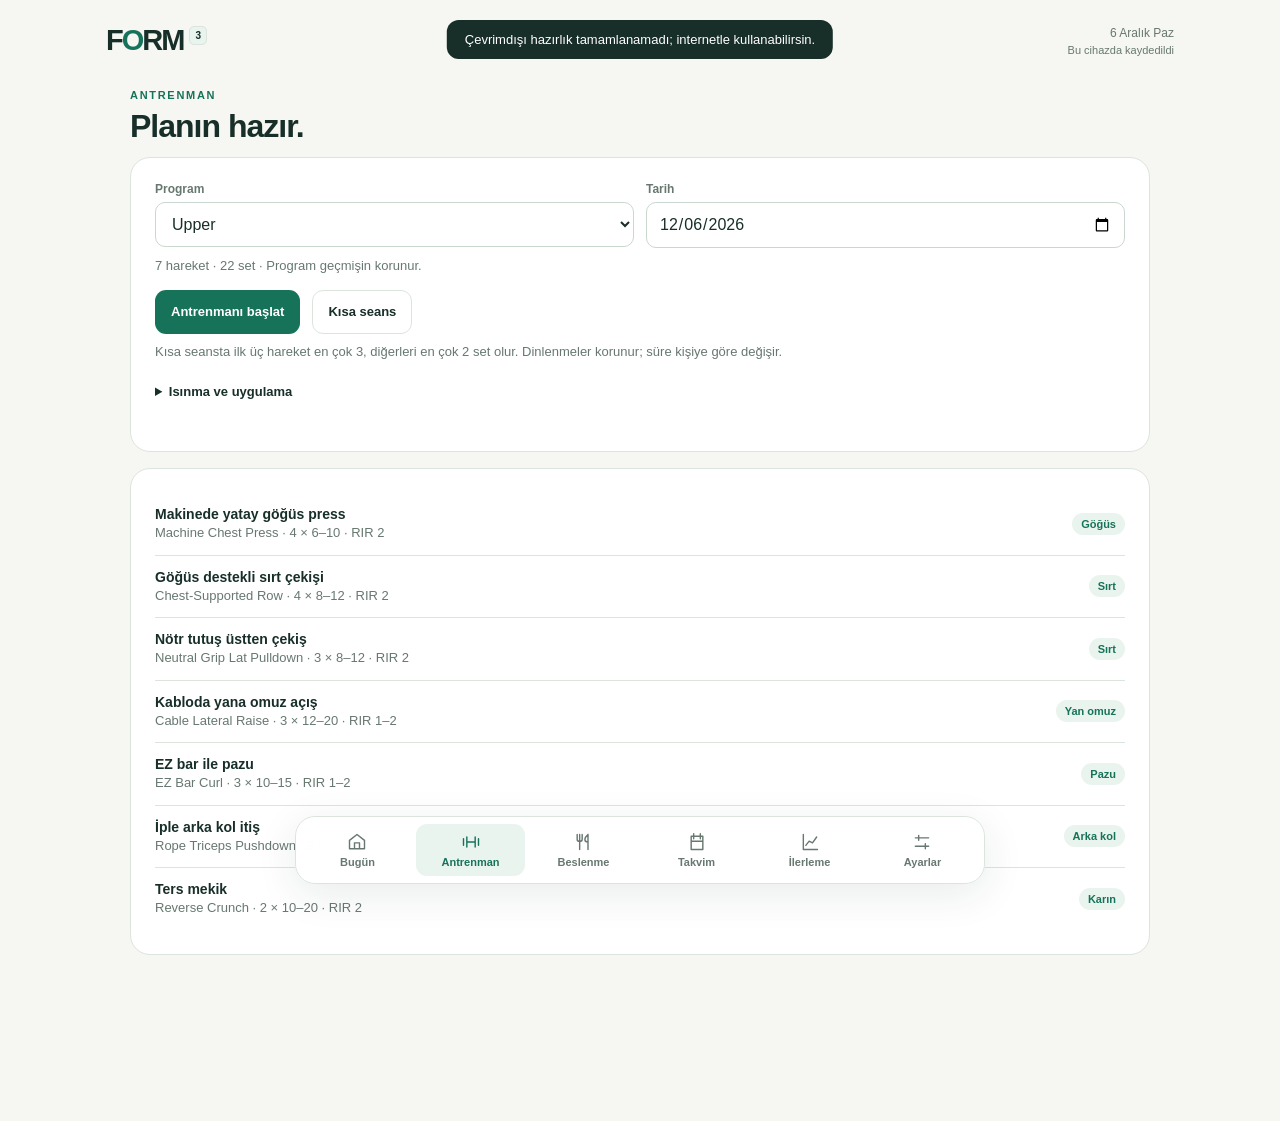
==== commit adf51f8c: "Fix legacy PWA entry and exact version asset cache for FORM 3.0.1" ====
--- a/app-base.html
+++ b/app-base.html
@@ -1,246 +1 @@
-<!DOCTYPE html>
-<html lang="tr">
-<head>
-<meta charset="UTF-8" />
-<meta name="viewport" content="width=device-width, initial-scale=1.0" />
-<title>FORM — Kişisel Spor & Beslenme Takibi</title>
-<style>
-:root{--bg:#f4f7fb;--bg2:#eef3f9;--card:#ffffff;--card2:#f8fafc;--muted:#6b7280;--text:#172033;--accent:#2563eb;--accent2:#0ea5a4;--accentSoft:#eaf2ff;--danger:#e45858;--warn:#d89b27;--border:#e1e7ef;--shadow:0 10px 30px rgba(31,50,81,.08)}
-*{box-sizing:border-box}body{margin:0;font-family:Inter,-apple-system,BlinkMacSystemFont,"Segoe UI",Roboto,Arial,sans-serif;background:linear-gradient(180deg,#f7f9fc 0,#eef3f9 100%);color:var(--text);min-height:100vh}
-header{position:sticky;top:0;z-index:10;background:rgba(255,255,255,.88);backdrop-filter:blur(18px);border-bottom:1px solid rgba(225,231,239,.9);box-shadow:0 4px 20px rgba(31,50,81,.04)}
-.wrap{max-width:1180px;margin:auto;padding:18px}.topbar{display:flex;align-items:center;justify-content:space-between;gap:12px}.brand{font-size:22px;font-weight:900;letter-spacing:.14em;color:#16213a}.brand span{color:var(--accent)}
-.nav{display:flex;gap:8px;overflow:auto;padding:13px 0 3px}.nav button{white-space:nowrap;border:1px solid transparent;background:transparent;color:#667085;padding:9px 13px;border-radius:12px;cursor:pointer;font-weight:650;transition:.2s}.nav button:hover{background:#f2f5f9;color:var(--text)}.nav button.active{background:var(--accentSoft);color:var(--accent);border-color:#d8e5ff;font-weight:800}
-.grid{display:grid;gap:15px}.g2{grid-template-columns:repeat(2,minmax(0,1fr))}.g3{grid-template-columns:repeat(3,minmax(0,1fr))}.g4{grid-template-columns:repeat(4,minmax(0,1fr))}@media(max-width:800px){.g2,.g3,.g4{grid-template-columns:1fr}.topbar{align-items:flex-start;flex-direction:column}.wrap{padding:13px}.row{flex-wrap:wrap}.row>*{min-width:140px}}
-.card{background:rgba(255,255,255,.96);border:1px solid var(--border);border-radius:20px;padding:18px;box-shadow:var(--shadow)}.card h2,.card h3{margin:0 0 12px;letter-spacing:-.02em}.muted{color:var(--muted)}.big{font-size:30px;font-weight:850;letter-spacing:-.03em}.kpi{font-size:27px;font-weight:850;letter-spacing:-.03em}.accent{color:var(--accent)}.blue{color:var(--accent2)}
-button,.btn{font:inherit}.primary,.secondary,.danger{border:none;border-radius:12px;padding:10px 15px;cursor:pointer;font-weight:750;transition:.18s;box-shadow:none}.primary{background:linear-gradient(135deg,#2563eb,#3b82f6);color:white}.primary:hover{transform:translateY(-1px);box-shadow:0 8px 18px rgba(37,99,235,.18)}.secondary{background:#f5f7fa;color:#344054;border:1px solid var(--border)}.danger{background:#fff1f1;color:#b83d3d;border:1px solid #ffd9d9}.small{padding:7px 9px;font-size:13px}
-input,select,textarea{width:100%;background:#fbfcfe;color:var(--text);border:1px solid #dce3ec;border-radius:12px;padding:10px 11px;outline:none;transition:.18s}input:focus,select:focus,textarea:focus{border-color:#8bb5ff;box-shadow:0 0 0 3px rgba(37,99,235,.09);background:#fff}label{display:block;font-size:13px;color:#667085;margin-bottom:6px;font-weight:600}.row{display:flex;gap:10px;align-items:end}.row>*{flex:1}.row .fit{flex:0 0 auto}.stack{display:flex;flex-direction:column;gap:10px}.hidden{display:none!important}
-.progress{height:9px;background:#edf1f6;border-radius:999px;overflow:hidden}.progress>div{height:100%;background:linear-gradient(90deg,var(--accent),#5b8def);border-radius:999px}.list{display:flex;flex-direction:column;gap:9px}.item{display:flex;justify-content:space-between;gap:10px;padding:11px 13px;border:1px solid #e5eaf1;border-radius:14px;background:#fbfcfe}.item strong{display:block}.pill{display:inline-block;padding:4px 8px;border-radius:999px;background:#edf4ff;color:#3d68a8;font-size:12px;font-weight:650}.table{width:100%;border-collapse:collapse}.table th,.table td{text-align:left;padding:10px;border-bottom:1px solid #edf0f4;font-size:14px}.table th{color:#7b8494;font-weight:650}.tabs{display:flex;gap:8px;flex-wrap:wrap}.tabs button{background:#f4f6f9;color:#596273;border:1px solid #e3e8ef;padding:8px 11px;border-radius:10px}.tabs button.active{background:#e9f6f5;color:#087c7a;border-color:#cdebea;font-weight:750}.photo-grid{display:grid;grid-template-columns:repeat(auto-fill,minmax(160px,1fr));gap:12px}.photo-card img{width:100%;aspect-ratio:3/4;object-fit:cover;border-radius:14px;background:#eef2f6}.right{text-align:right}.note{border-left:4px solid var(--accent2);padding:10px 12px;background:#effaf9;border-radius:10px;color:#365b5a}.divider{height:1px;background:var(--border);margin:14px 0}.toast{position:fixed;right:18px;bottom:18px;background:#172033;color:white;border:1px solid #26334b;padding:12px 15px;border-radius:12px;display:none;z-index:20;box-shadow:0 12px 30px rgba(23,32,51,.2)}
-.quick-foods{display:flex;gap:8px;overflow-x:auto;padding:2px 0 12px}.quick-foods button{flex:0 0 auto}.search-panel{display:none;margin-top:8px}.search-panel.open{display:block}.timer{font-variant-numeric:tabular-nums;font-size:28px;font-weight:850}.cardio-grid{display:grid;grid-template-columns:repeat(3,1fr);gap:9px}@media(max-width:600px){.cardio-grid{grid-template-columns:1fr 1fr}}
-
-.form-guide{margin-top:10px;border-top:1px solid #edf0f4;padding-top:10px}
-.form-guide details{background:#f8fafc;border:1px solid #e5eaf1;border-radius:14px;padding:10px 12px}
-.form-guide summary{cursor:pointer;font-weight:750;color:#344054;list-style:none}
-.form-guide summary::-webkit-details-marker{display:none}
-.guide-grid{display:grid;grid-template-columns:1fr 1fr;gap:10px;margin-top:10px}
-.guide-box{background:#fff;border:1px solid #e6ebf2;border-radius:12px;padding:10px}
-.video-link{display:inline-flex;align-items:center;gap:6px;margin-top:10px;text-decoration:none}
-.rest-dock{position:sticky;bottom:72px;z-index:6;margin:10px 0}
-.rest-box{display:flex;align-items:center;justify-content:space-between;gap:12px;background:#172033;color:white;border-radius:16px;padding:12px 14px;box-shadow:0 12px 28px rgba(23,32,51,.18)}
-.rest-time{font-variant-numeric:tabular-nums;font-size:28px;font-weight:900}
-@media(max-width:600px){.guide-grid{grid-template-columns:1fr}.rest-box{padding:10px 12px}.rest-time{font-size:24px}}
-
-/* Premium app navigation */
-header{position:sticky;top:0;z-index:30;background:rgba(247,249,252,.82);backdrop-filter:blur(18px);-webkit-backdrop-filter:blur(18px);border-bottom:1px solid rgba(218,225,235,.9)}
-.topbar{min-height:54px}
-.nav{display:grid;grid-template-columns:repeat(6,minmax(0,1fr));gap:6px;padding:10px;background:rgba(255,255,255,.72);border:1px solid #e4e9f1;border-radius:18px;box-shadow:0 8px 28px rgba(31,50,81,.06);overflow:visible}
-.nav button{display:flex;align-items:center;justify-content:center;gap:8px;min-height:44px;white-space:nowrap;border:1px solid transparent;background:transparent;color:#667085;padding:9px 11px;border-radius:13px;cursor:pointer;font-weight:720;transition:background .18s,color .18s,border-color .18s}
-.nav button.active{background:linear-gradient(180deg,#fff,#edf4ff);color:#1f5fc5;border-color:#d5e4ff;box-shadow:0 5px 14px rgba(37,99,235,.09)}
-.nav-icon{width:18px;height:18px;display:inline-flex;color:#8b95a6}.nav-icon svg{width:18px;height:18px;stroke:currentColor;stroke-width:1.9;fill:none;stroke-linecap:round;stroke-linejoin:round}.nav button.active .nav-icon{color:#2563eb}.nav-label{font-size:13px}
-@media(max-width:800px){body{padding-bottom:82px}header{position:static;background:transparent;border-bottom:none;backdrop-filter:none}.nav{position:fixed;left:10px;right:10px;bottom:10px;z-index:50;grid-template-columns:repeat(6,1fr);gap:2px;padding:7px 5px calc(7px + env(safe-area-inset-bottom));border-radius:20px;background:rgba(255,255,255,.94);backdrop-filter:blur(20px);-webkit-backdrop-filter:blur(20px);box-shadow:0 18px 50px rgba(26,39,64,.18),0 0 0 1px rgba(218,225,235,.9)}.nav button{min-width:0;min-height:54px;padding:6px 2px;gap:4px;flex-direction:column;border-radius:14px}.nav button.active{background:#edf4ff;box-shadow:none}.nav-icon,.nav-icon svg{width:19px;height:19px}.nav-label{font-size:10px;font-weight:760}}
-
-
-.hero-brand{display:grid;grid-template-columns:auto 1fr;gap:16px;align-items:center;padding:22px;background:linear-gradient(135deg,#fff 0%,#f3f7ff 58%,#eefaf8 100%);border:1px solid #dfe8f4;border-radius:24px;box-shadow:0 14px 34px rgba(31,50,81,.08);margin-bottom:15px}
-.form-mark{width:72px;height:72px;border-radius:22px;background:linear-gradient(145deg,#1d4ed8,#0ea5a4);display:grid;place-items:center;color:#fff;box-shadow:0 12px 28px rgba(37,99,235,.22)}
-.form-mark svg{width:46px;height:46px}.hero-brand h1{font-size:25px;line-height:1.05;margin:0 0 6px;letter-spacing:-.04em}.hero-brand p{margin:0;color:#687386;font-size:14px}.hero-tag{display:inline-flex;margin-top:9px;padding:5px 9px;border-radius:999px;background:#edf4ff;color:#285fae;font-size:12px;font-weight:750}
-.chart-wrap{position:relative;width:100%;height:280px;margin-top:8px}.chart-wrap canvas{width:100%;height:100%}.chart-legend{display:flex;gap:12px;flex-wrap:wrap;margin-top:8px;font-size:12px;color:#667085}.bodyfat-note{font-size:12px;color:#7b8494;margin-top:7px;line-height:1.45}
-@media(max-width:600px){.hero-brand{grid-template-columns:auto 1fr;padding:17px}.form-mark{width:58px;height:58px;border-radius:18px}.form-mark svg{width:38px;height:38px}.hero-brand h1{font-size:20px}.chart-wrap{height:230px}}
-</style>
-<style>
-.meal-tabs{display:flex;gap:8px;overflow-x:auto;padding:2px 0 12px;scrollbar-width:none}.meal-tabs::-webkit-scrollbar{display:none}.meal-tabs button{flex:0 0 auto;border:1px solid #e0e7f0;background:#f7f9fc;color:#596273;padding:9px 13px;border-radius:999px;font-weight:700}.meal-tabs button.active{background:#172033;color:#fff;border-color:#172033}.food-toolbar{display:grid;grid-template-columns:2fr 1fr;gap:9px;margin-bottom:10px}.food-results{display:flex;flex-direction:column;gap:7px;max-height:360px;overflow:auto}.food-pick{width:100%;display:flex;justify-content:space-between;align-items:center;gap:10px;text-align:left;border:1px solid #e5eaf1;background:#fff;border-radius:14px;padding:11px 12px;cursor:pointer}.food-pick:hover{border-color:#b9d0fa;background:#fbfdff}.category-chip{flex:0 0 auto;font-size:11px;padding:5px 7px;border-radius:999px;background:#eff7f6;color:#167572}.meal-active{border-color:#b9d0fa;box-shadow:0 10px 30px rgba(37,99,235,.10)}
-.workout-card{background:#fff;border:1px solid var(--border);border-radius:18px;padding:15px;margin-bottom:11px;box-shadow:var(--shadow)}.exercise-head{display:flex;justify-content:space-between;gap:10px;align-items:flex-start;margin-bottom:10px}.set-table{width:100%;border-collapse:separate;border-spacing:0 6px}.set-table th{font-size:11px;color:#8a93a3;padding:2px 5px}.set-table td{padding:2px 5px}.set-table input{min-width:68px;padding:9px 7px;text-align:center}.set-num{font-weight:800;text-align:center}.prev-cell{white-space:nowrap;color:#667085;font-size:13px}.set-done{text-align:center}.set-done input{width:22px;min-width:22px;height:22px}.exercise-note{margin-top:8px}.workout-footer{position:sticky;bottom:10px;padding:8px 0 2px;z-index:5}.workout-footer button{width:100%;padding:13px}
-@media(max-width:600px){.food-toolbar{grid-template-columns:1fr}.card{border-radius:16px;padding:14px}.food-results{max-height:300px}.food-pick{padding:12px 10px}.food-pick .muted{font-size:11px}.category-chip{display:none}.meal-tabs{margin-left:-2px;margin-right:-2px}.meal-tabs button{padding:9px 12px}.set-table th:nth-child(2),.set-table td:nth-child(2){display:none}.set-table input{min-width:55px;padding:9px 4px}.workout-card{padding:12px}.kpi{font-size:24px}}
-.quick-foods{display:flex;gap:8px;overflow-x:auto;padding:2px 0 12px}.quick-foods button{flex:0 0 auto}.search-panel{display:none;margin-top:8px}.search-panel.open{display:block}.timer{font-variant-numeric:tabular-nums;font-size:28px;font-weight:850}.cardio-grid{display:grid;grid-template-columns:repeat(3,1fr);gap:9px}@media(max-width:600px){.cardio-grid{grid-template-columns:1fr 1fr}}
-</style>
-
-</head>
-<body>
-<header><div class="wrap"><div class="topbar"><div><div class="brand">F<span>O</span>RM</div><div class="muted" style="font-size:13px">Hüseyin’in kişisel dönüşüm kontrol merkezi</div></div><div id="todayText" class="muted"></div></div><div class="nav" id="mainNav"></div></div></header>
-<main class="wrap" id="app"></main><div id="toast" class="toast"></div>
-<script>
-const APP_VERSION='1.4.0';
-const makeFood=(name,category,kcal,protein,carb,fat,servingG=100,unit='g',fiber=0,brand='Genel')=>({name,category,brand,unit,servingG,kcal,protein,carb,fat,fiber,sugar:0,sodium:0,potassium:0,calcium:0,iron:0,magnesium:0,vitC:0,vitD:0});
-const defaultFoods=[
-makeFood('Yulaf','Tahıl',389,16.9,66.3,6.9,100,'g',10.6),makeFood('Pirinç beyaz (pişmiş)','Tahıl',130,2.7,28.2,.3),makeFood('Basmati pirinç (pişmiş)','Tahıl',121,3.5,25.2,.4),makeFood('Bulgur (pişmiş)','Tahıl',83,3.1,18.6,.2,100,'g',4.5),makeFood('Kinoa (pişmiş)','Tahıl',120,4.4,21.3,1.9,100,'g',2.8),makeFood('Makarna (pişmiş)','Tahıl',158,5.8,30.9,.9),makeFood('Tam buğday makarna (pişmiş)','Tahıl',149,6,30.1,1.7,100,'g',3.9),makeFood('Ekmek tam buğday','Ekmek',247,13,41,4.2,30,'dilim',7),makeFood('Beyaz ekmek','Ekmek',266,8.9,49.4,3.3,30,'dilim',2.7),makeFood('Çavdar ekmeği','Ekmek',259,8.5,48.3,3.3,30,'dilim',5.8),makeFood('Lavaş','Ekmek',290,8.9,56,3.2,70,'adet',2.3),makeFood('Pirinç patlağı','Atıştırmalık',387,8,81,2.8,9,'adet',4.2),
-makeFood('Tavuk göğsü (pişmiş)','Et & Tavuk',165,31,0,3.6),makeFood('Tavuk but derisiz (pişmiş)','Et & Tavuk',209,26,0,10.9),makeFood('Hindi göğsü (pişmiş)','Et & Tavuk',135,29,0,1.6),makeFood('Dana yağsız kıyma %5','Et & Tavuk',172,26,0,7),makeFood('Dana bonfile (pişmiş)','Et & Tavuk',218,29,0,10),makeFood('Dana antrikot (pişmiş)','Et & Tavuk',291,24.9,0,21.8),makeFood('Kuzu eti yağsız','Et & Tavuk',206,28,0,9.5),makeFood('Köfte ev yapımı','Et & Tavuk',230,22,5,14),
-makeFood('Somon','Balık',208,20,0,13),makeFood('Ton balığı suda','Balık',116,25.5,0,.8),makeFood('Ton balığı yağda süzülmüş','Balık',198,29,0,8.2),makeFood('Levrek','Balık',124,23.6,0,2.6),makeFood('Çipura','Balık',128,21,0,4.8),makeFood('Karides','Balık',99,24,0,.3),
-makeFood('Yumurta','Yumurta & Süt',143,12.6,.7,9.5,50,'adet'),makeFood('Yumurta beyazı','Yumurta & Süt',52,10.9,.7,.2),makeFood('Süt yarım yağlı','Yumurta & Süt',46,3.4,4.8,1.5,200,'bardak'),makeFood('Laktozsuz süt yarım yağlı','Yumurta & Süt',46,3.4,4.8,1.5,200,'bardak'),makeFood('Yoğurt','Yumurta & Süt',61,3.5,4.7,3.3),makeFood('Süzme yoğurt','Yumurta & Süt',97,9,3.9,5),makeFood('Greek yoğurt light','Yumurta & Süt',73,9.9,3.9,1.9),makeFood('Kefir','Yumurta & Süt',55,3.3,4.7,2.5,200,'bardak'),makeFood('Lor peyniri','Yumurta & Süt',90,17,3,1.5),makeFood('Light beyaz peynir','Yumurta & Süt',170,20,4,8),makeFood('Kaşar peyniri','Yumurta & Süt',404,25,1.3,33),makeFood('Cottage cheese','Yumurta & Süt',98,11.1,3.4,4.3),
-makeFood('Whey protein','Sporcu Gıdası',400,80,8,6,30,'ölçek'),makeFood('Whey isolate','Sporcu Gıdası',367,87,3,2,30,'ölçek'),makeFood('Kazein protein','Sporcu Gıdası',370,78,10,3,30,'ölçek'),makeFood('Protein bar','Sporcu Gıdası',350,30,35,10,60,'adet',8),makeFood('Karbonhidrat tozu / maltodekstrin','Sporcu Gıdası',380,0,95,0,30,'ölçek'),
-makeFood('Patates haşlanmış','Sebze & Bakliyat',87,1.9,20.1,.1),makeFood('Tatlı patates','Sebze & Bakliyat',86,1.6,20.1,.1,100,'g',3),makeFood('Mercimek (pişmiş)','Sebze & Bakliyat',116,9,20.1,.4,100,'g',7.9),makeFood('Nohut (pişmiş)','Sebze & Bakliyat',164,8.9,27.4,2.6,100,'g',7.6),makeFood('Kuru fasulye (pişmiş)','Sebze & Bakliyat',127,8.7,22.8,.5,100,'g',6.4),makeFood('Bezelye','Sebze & Bakliyat',81,5.4,14.5,.4,100,'g',5.1),makeFood('Mısır','Sebze & Bakliyat',96,3.4,21,1.5,100,'g',2.4),makeFood('Brokoli','Sebze & Bakliyat',35,2.4,7.2,.4,100,'g',3.3),makeFood('Ispanak','Sebze & Bakliyat',23,2.9,3.6,.4,100,'g',2.2),makeFood('Domates','Sebze & Bakliyat',18,.9,3.9,.2),makeFood('Salatalık','Sebze & Bakliyat',15,.7,3.6,.1),makeFood('Avokado','Sebze & Bakliyat',160,2,8.5,14.7,100,'g',6.7),
-makeFood('Muz','Meyve',89,1.1,22.8,.3,118,'adet',2.6),makeFood('Elma','Meyve',52,.3,13.8,.2,182,'adet',2.4),makeFood('Portakal','Meyve',47,.9,11.8,.1,140,'adet',2.4),makeFood('Çilek','Meyve',32,.7,7.7,.3,100,'g',2),makeFood('Yaban mersini','Meyve',57,.7,14.5,.3,100,'g',2.4),makeFood('Orman meyveleri karışık','Meyve',50,1,11,.5,100,'g',4),makeFood('Kivi','Meyve',61,1.1,14.7,.5,75,'adet',3),makeFood('Üzüm','Meyve',69,.7,18.1,.2),makeFood('Ananas','Meyve',50,.5,13.1,.1),makeFood('Karpuz','Meyve',30,.6,7.6,.2),
-makeFood('Badem','Kuruyemiş',579,21.2,21.6,49.9,100,'g',12.5),makeFood('Ceviz','Kuruyemiş',654,15.2,13.7,65.2,100,'g',6.7),makeFood('Fındık','Kuruyemiş',628,15,16.7,60.8,100,'g',9.7),makeFood('Antep fıstığı','Kuruyemiş',562,20.2,27.2,45.3,100,'g',10.6),makeFood('Fıstık ezmesi','Kuruyemiş',588,25,20,50,100,'g',6),makeFood('Tahin','Kuruyemiş',595,17,21,54,100,'g',9.3),
-makeFood('Zeytinyağı','Yağ & Sos',884,0,0,100),makeFood('Tereyağı','Yağ & Sos',717,.9,.1,81.1),makeFood('Bal','Tatlı & Ekstra',304,.3,82.4,0,15,'yemek kaşığı'),makeFood('Pekmez','Tatlı & Ekstra',290,1,74,0,15,'yemek kaşığı'),makeFood('Bitter çikolata %70','Tatlı & Ekstra',598,7.8,45.9,42.6,20,'porsiyon',10.9),makeFood('Granola','Tahıl',471,10,64,20,50,'porsiyon',7),makeFood('Chia tohumu','Kuruyemiş',486,16.5,42.1,30.7,15,'yemek kaşığı',34.4)
-];
-const defaultProgram={
-'Upper A':[
-{name:'Incline Chest Press',sets:3,reps:'6-10',rir:'1-2'},{name:'Lat Pulldown',sets:3,reps:'6-10',rir:'1-2'},{name:'Machine Chest Press',sets:3,reps:'8-12',rir:'1-2'},{name:'Seated Cable Row',sets:3,reps:'8-12',rir:'1-2'},{name:'Cable Fly — Low to High',sets:2,reps:'12-15',rir:'1-2'},{name:'Cable / DB Lateral Raise',sets:3,reps:'12-20',rir:'1'},{name:'Triceps Pushdown',sets:2,reps:'10-15',rir:'1'},{name:'Cable / Biceps Curl',sets:2,reps:'10-15',rir:'1'}],
-'Lower A':[
-{name:'Back Squat',sets:3,reps:'5-8',rir:'2'},{name:'Leg Press',sets:3,reps:'8-12',rir:'1-2'},{name:'Romanian Deadlift',sets:3,reps:'8-10',rir:'2'},{name:'Leg Curl',sets:2,reps:'10-15',rir:'1-2'},{name:'Calf Raise',sets:3,reps:'10-15',rir:'1'},{name:'Cable Crunch',sets:3,reps:'10-15',rir:'1-2'}],
-'Upper B':[
-{name:'Neutral / Close Grip Lat Pulldown',sets:3,reps:'8-12',rir:'1-2'},{name:'Incline Dumbbell Press',sets:3,reps:'8-12',rir:'1-2'},{name:'Chest Supported Row',sets:3,reps:'8-12',rir:'1-2'},{name:'Machine Shoulder Press',sets:2,reps:'8-12',rir:'1-2'},{name:'Single-Arm Cable Lat Pulldown',sets:2,reps:'10-15',rir:'1'},{name:'Lateral Raise',sets:4,reps:'12-20',rir:'0-1'},{name:'Reverse Pec Deck',sets:3,reps:'12-20',rir:'1'},{name:'Hammer Curl',sets:2,reps:'10-15',rir:'1'},{name:'Overhead Cable Triceps Extension',sets:2,reps:'10-15',rir:'1'}],
-'Lower B':[
-{name:'Hack Squat / Leg Press',sets:3,reps:'8-12',rir:'1-2'},{name:'Romanian Deadlift',sets:3,reps:'6-10',rir:'1-2'},{name:'Bulgarian Split Squat',sets:2,reps:'8-12',rir:'1-2'},{name:'Seated / Lying Leg Curl',sets:3,reps:'10-15',rir:'1'},{name:'Calf Raise',sets:3,reps:'12-15',rir:'1'},{name:'Hanging Knee / Leg Raise',sets:3,reps:'10-15',rir:'1-2'}]
-};
-function seed(){return {version:APP_VERSION,profile:{name:'Hüseyin',height:181,startWeight:93,startDate:'2026-07-19'},targets:{kcal:2400,protein:190,carb:230,fat:70,fiber:30,water:4},foods:defaultFoods,meals:{},workouts:[],measurements:[{date:'2026-07-19',weight:93,waist:'',navel:'',neck:'',chest:'',armR:'',armL:'',thighR:'',thighL:'',note:'Başlangıç'}],photos:[],habits:{},program:defaultProgram,settings:{trainingDays:{1:'Upper A',2:'Lower A',4:'Upper B',6:'Lower B'},foodUsage:{}}};}
-let db=JSON.parse(localStorage.getItem('formDB')||'null')||seed();
-function migrateDB(){
-  db.profile=db.profile||seed().profile; db.targets={...seed().targets,...(db.targets||{})}; db.meals=db.meals||{}; db.workouts=db.workouts||[]; db.measurements=db.measurements||[]; db.photos=db.photos||[]; db.habits=db.habits||{}; db.settings=db.settings||{}; db.settings.foodUsage=db.settings.foodUsage||{};
-  const existing=new Map((db.foods||[]).map(f=>[(f.name||'').toLocaleLowerCase('tr-TR'),f]));
-  defaultFoods.forEach(f=>{if(!existing.has(f.name.toLocaleLowerCase('tr-TR'))) (db.foods=db.foods||[]).push(f)});
-  db.foods=(db.foods||defaultFoods).map(f=>({...f,category:f.category||'Diğer'}));
-  db.program=defaultProgram; db.settings.trainingDays={1:'Upper A',2:'Lower A',4:'Upper B',6:'Lower B'}; db.version=APP_VERSION; save();
-}
-migrateDB();
-function save(){localStorage.setItem('formDB',JSON.stringify(db));}
-const pages=['Panel','Beslenme','Antrenman','Ölçümler','Fotoğraflar','Ayarlar'];let current='Panel';
-const fmt=(n,d=0)=>Number(n||0).toLocaleString('tr-TR',{maximumFractionDigits:d});
-const dateKey=()=>new Date().toISOString().slice(0,10);const today=dateKey();
-function toast(t){const el=document.getElementById('toast');el.textContent=t;el.style.display='block';setTimeout(()=>el.style.display='none',1800)}
-function nutrientTotals(items=[]){let t={kcal:0,protein:0,carb:0,fat:0,fiber:0,sugar:0,sodium:0,potassium:0,calcium:0,iron:0,magnesium:0,vitC:0,vitD:0};items.forEach(i=>{const f=db.foods[i.foodIndex];if(!f)return;let grams=i.unit==='g'?Number(i.qty):Number(i.qty)*Number(f.servingG);let r=grams/100;Object.keys(t).forEach(k=>t[k]+=Number(f[k]||0)*r)});return t}
-function allMealsForDay(d){return Object.values(db.meals[d]||{}).flat()}
-const navIconSvg={
-'Panel':'<svg viewBox="0 0 24 24"><rect x="3" y="3" width="7" height="7" rx="2"/><rect x="14" y="3" width="7" height="7" rx="2"/><rect x="3" y="14" width="7" height="7" rx="2"/><rect x="14" y="14" width="7" height="7" rx="2"/></svg>',
-'Beslenme':'<svg viewBox="0 0 24 24"><path d="M7 3v7M11 3v7M9 10v11M17 3v18M14 7h6"/></svg>',
-'Antrenman':'<svg viewBox="0 0 24 24"><path d="M6 8v8M18 8v8M3 10v4M21 10v4M6 12h12"/></svg>',
-'Ölçümler':'<svg viewBox="0 0 24 24"><path d="M4 19V5M4 19h16M7 15l3-4 3 2 4-6"/></svg>',
-'Fotoğraflar':'<svg viewBox="0 0 24 24"><rect x="3" y="5" width="18" height="14" rx="3"/><circle cx="9" cy="10" r="2"/><path d="m21 15-5-4-6 6"/></svg>',
-'Ayarlar':'<svg viewBox="0 0 24 24"><circle cx="12" cy="12" r="3"/><path d="M19 12a7 7 0 0 0-.1-1l2-1.5-2-3.4-2.4 1A7 7 0 0 0 15 6l-.3-2.6h-4L10.5 6A7 7 0 0 0 9 7.1l-2.4-1-2 3.4L6.5 11a7 7 0 0 0 0 2l-2 1.5 2 3.4 2.4-1A7 7 0 0 0 10.5 18l.2 2.6h4L15 18a7 7 0 0 0 1.5-1.1l2.4 1 2-3.4-2-1.5a7 7 0 0 0 .1-1Z"/></svg>'};
-function nav(){mainNav.innerHTML=pages.map(p=>`<button class="${p===current?'active':''}" onclick="go('${p}')" aria-label="${p}"><span class="nav-icon">${navIconSvg[p]||''}</span><span class="nav-label">${p}</span></button>`).join('')}
-function go(p){current=p;nav();render()}
-function render(){document.getElementById('todayText').textContent=new Date().toLocaleDateString('tr-TR',{weekday:'long',day:'numeric',month:'long',year:'numeric'});({Panel:renderPanel,Beslenme:renderNutrition,Antrenman:renderWorkout,Ölçümler:renderMeasurements,Fotoğraflar:renderPhotos,Ayarlar:renderSettings}[current])()}
-
-function estimateBodyFat(m){
- const waist=Number(m&&m.waist),neck=Number(m&&m.neck),height=Number((db.profile&&db.profile.height)||181);
- if(!waist||!neck||waist<=neck||!height)return null;
- const wi=waist/2.54,ni=neck/2.54,hi=height/2.54;
- const density=1.0324-0.19077*Math.log10(wi-ni)+0.15456*Math.log10(hi);
- const bf=495/density-450;
- return Number.isFinite(bf)&&bf>2&&bf<60?bf:null;
-}
-function fmtBF(v){return v==null?'—':fmt(v,1)+'%'}
-function drawProgressChart(){
- const c=document.getElementById('progressChart');if(!c)return;
- const rows=[...db.measurements].filter(x=>x.date&&(x.weight||x.waist||estimateBodyFat(x)!=null)).sort((a,b)=>a.date.localeCompare(b.date));
- const ctx=c.getContext('2d'),rect=c.getBoundingClientRect(),dpr=window.devicePixelRatio||1;
- c.width=rect.width*dpr;c.height=rect.height*dpr;ctx.scale(dpr,dpr);
- const W=rect.width,H=rect.height,p={l:38,r:14,t:16,b:30};
- ctx.clearRect(0,0,W,H);
- if(rows.length<2){ctx.fillStyle='#7b8494';ctx.font='13px sans-serif';ctx.fillText('Grafik için en az 2 ölçüm gerekli.',16,32);return;}
- const series=[
-  {vals:rows.map(x=>Number(x.weight)||null),stroke:'#2563eb'},
-  {vals:rows.map(x=>Number(x.waist)||null),stroke:'#0ea5a4'},
-  {vals:rows.map(x=>estimateBodyFat(x)),stroke:'#d97706'}
- ];
- const all=series.flatMap(a=>a.vals.filter(v=>v!=null));let min=Math.min(...all),max=Math.max(...all);const pad=Math.max(2,(max-min)*.12);min-=pad;max+=pad;
- const xAt=i=>p.l+(W-p.l-p.r)*(i/(rows.length-1));const yAt=v=>p.t+(H-p.t-p.b)*(max-v)/(max-min||1);
- ctx.strokeStyle='#e8edf3';ctx.lineWidth=1;
- for(let i=0;i<5;i++){const y=p.t+(H-p.t-p.b)*i/4;ctx.beginPath();ctx.moveTo(p.l,y);ctx.lineTo(W-p.r,y);ctx.stroke();}
- series.forEach(sr=>{ctx.strokeStyle=sr.stroke;ctx.lineWidth=2.2;ctx.beginPath();let pen=false;sr.vals.forEach((v,i)=>{if(v==null){pen=false;return;}const x=xAt(i),y=yAt(v);if(!pen){ctx.moveTo(x,y);pen=true}else ctx.lineTo(x,y)});ctx.stroke();});
-}
-
-function renderPanel(){const t=nutrientTotals(allMealsForDay(today));const latest=[...db.measurements].sort((a,b)=>b.date.localeCompare(a.date))[0]||{};const bf=estimateBodyFat(latest);const day=new Date().getDay();const plan=db.settings.trainingDays[day]||'Dinlenme';const habits=db.habits[today]||{};app.innerHTML=`
-<div class="hero-brand"><div class="form-mark"><svg viewBox="0 0 64 64"><path d="M13 18h17v8H21v8h9v8h-9v12h-8V18Z" fill="currentColor"/><path d="M38 18h13v8H38zM38 30h9v8h-9zM38 42h13v8H38z" fill="rgba(255,255,255,.72)"/></svg></div><div><h1>FORM Performance</h1><p>Antrenman, beslenme ve vücut kompozisyonunu tek merkezden takip et.</p><span class="hero-tag">${plan==='Dinlenme'?'Bugün toparlanma günü':plan+' günü'}</span></div></div>
-<div class="grid g4">
-<div class="card"><div class="muted">Güncel kilo</div><div class="kpi">${fmt(latest.weight,1)} kg</div><div class="muted">Başlangıç: ${db.profile.startWeight} kg</div></div>
-<div class="card"><div class="muted">Kalori</div><div class="kpi">${fmt(t.kcal)} / ${db.targets.kcal}</div><div class="progress"><div style="width:${Math.min(100,t.kcal/db.targets.kcal*100)}%"></div></div></div>
-<div class="card"><div class="muted">Protein</div><div class="kpi">${fmt(t.protein)} / ${db.targets.protein} g</div><div class="progress"><div style="width:${Math.min(100,t.protein/db.targets.protein*100)}%"></div></div></div>
-<div class="card"><div class="muted">Bugünkü plan</div><div class="kpi blue">${plan}</div><div class="muted">${plan==='Dinlenme'?'Aktif toparlanma':'Program hazır'}</div></div>
-<div class="card"><div class="muted">Tahmini yağ oranı</div><div class="kpi">${fmtBF(bf)}</div><div class="muted">${bf==null?'Bel + boyun ölçümü gerekli':'Bel-boyun-boy tahmini'}</div></div>
-</div>
-<div class="grid g2" style="margin-top:14px">
-<div class="card"><h2>Hızlı işlemler</h2><div class="grid g2"><button class="primary" onclick="go('Beslenme')">Öğün ekle</button><button class="primary" onclick="go('Antrenman')">Antrenmana başla</button><button class="secondary" onclick="quickWeight()">Kilo gir</button><button class="secondary" onclick="go('Fotoğraflar')">Fotoğraf ekle</button></div></div>
-<div class="card"><h2>Günlük alışkanlıklar</h2><div class="stack">
-<label><input type="checkbox" ${habits.creatine?'checked':''} onchange="habit('creatine',this.checked)"> Kreatin alındı</label>
-<label><input type="checkbox" ${habits.biotin?'checked':''} onchange="habit('biotin',this.checked)"> Biotin alındı</label>
-<div class="row"><div><label>Su (L)</label><input type="number" step="0.25" value="${habits.water||''}" onchange="habit('water',this.value)"></div><div><label>Adım</label><input type="number" value="${habits.steps||''}" onchange="habit('steps',this.value)"></div></div>
-</div></div>
-</div>
-<div class="card" style="margin-top:14px"><h2>Bugünün özeti</h2><div class="grid g4"><div><span class="muted">Karbonhidrat</span><div class="big">${fmt(t.carb)} g</div></div><div><span class="muted">Yağ</span><div class="big">${fmt(t.fat)} g</div></div><div><span class="muted">Lif</span><div class="big">${fmt(t.fiber)} g</div></div><div><span class="muted">Kalan kalori</span><div class="big ${db.targets.kcal-t.kcal<0?'':'accent'}">${fmt(db.targets.kcal-t.kcal)} kcal</div></div></div></div>`}
-function habit(k,v){db.habits[today]=db.habits[today]||{};db.habits[today][k]=v;save();render()}
-function quickWeight(){const w=prompt('Bugünkü kilon (kg):');if(!w)return;db.measurements.push({date:today,weight:Number(w)});save();toast('Kilo kaydedildi');render()}
-function renderNutrition(){const meals=['Kahvaltı','Öğle','Akşam','Ara Öğün','Antrenman Öncesi','Antrenman Sonrası'];const dayMeals=db.meals[today]||{};const total=nutrientTotals(allMealsForDay(today));window._meal=window._meal||'Kahvaltı';const active=window._meal;app.innerHTML=`
-<div class="grid g3"><div class="card"><div class="muted">Kalori</div><div class="kpi">${fmt(total.kcal)} / ${db.targets.kcal}</div></div><div class="card"><div class="muted">Protein</div><div class="kpi">${fmt(total.protein)} / ${db.targets.protein} g</div></div><div class="card"><div class="muted">Makrolar</div><div><b>K:</b> ${fmt(total.carb)} g &nbsp; <b>Y:</b> ${fmt(total.fat)} g &nbsp; <b>Lif:</b> ${fmt(total.fiber)} g</div></div></div>
-<div class="card" style="margin-top:14px"><h2>Hızlı besin ekle</h2><div class="meal-tabs">${meals.map(m=>`<button class="${m===active?'active':''}" onclick="window._meal='${m}';renderNutrition()">${m}</button>`).join('')}</div><div class="quick-foods">${quickFoods().map(({f,i})=>`<button class="secondary small" onclick="openFoodAdder(${i})">+ ${f.name}</button>`).join('')}</div><button class="secondary" onclick="toggleFoodSearch()">🔎 Tüm besinlerde ara</button><div id="foodSearchPanel" class="search-panel"><div class="food-toolbar" style="margin-top:10px"><input id="foodSearch" placeholder="Besin ara: tavuk, pirinç, whey..." oninput="filterFoodList()"><select id="foodCategory" onchange="filterFoodList()"><option value="">Tüm kategoriler</option>${[...new Set(db.foods.map(f=>f.category||'Diğer'))].sort().map(c=>`<option>${c}</option>`).join('')}</select></div><div id="foodResults" class="food-results"></div></div><div class="muted" style="margin-top:8px">Seçili öğün: <b class="accent">${active}</b>. Hızlı liste en sık kullandığın 12 besine göre zamanla kendini düzenler.</div></div>
-<div class="grid g2" style="margin-top:14px">${meals.map(m=>mealCard(m,dayMeals[m]||[],m===active)).join('')}</div>
-`}
-function quickFoods(){const usage=db.settings.foodUsage||{};return db.foods.map((f,i)=>({f,i,n:usage[f.name]||0})).sort((a,b)=>b.n-a.n||a.i-b.i).slice(0,12)}
-function toggleFoodSearch(){const p=document.getElementById('foodSearchPanel');p.classList.toggle('open');if(p.classList.contains('open')){filterFoodList();document.getElementById('foodSearch')?.focus()}}
-function filterFoodList(){const el=document.getElementById('foodResults');if(!el)return;const q=(document.getElementById('foodSearch')?.value||'').toLocaleLowerCase('tr-TR');const cat=document.getElementById('foodCategory')?.value||'';const rows=db.foods.map((f,i)=>({f,i})).filter(({f})=>(!cat||f.category===cat)&&(!q||`${f.name} ${f.brand||''} ${f.category||''}`.toLocaleLowerCase('tr-TR').includes(q))).slice(0,60);el.innerHTML=rows.map(({f,i})=>`<button class="food-pick" onclick="openFoodAdder(${i})"><span><strong>${f.name}</strong><br><span class="muted">${fmt(f.kcal)} kcal • P ${fmt(f.protein,1)} • K ${fmt(f.carb,1)} • Y ${fmt(f.fat,1)} /100g</span></span><span class="category-chip">${f.category||'Diğer'}</span></button>`).join('')||'<div class="muted">Eşleşen besin yok.</div>'}
-function openFoodAdder(fi){const f=db.foods[fi];const qty=prompt(`${f.name} — miktar (${f.unit==='g'?'gram':f.unit} veya standart porsiyon gramı ${f.servingG}g):`,f.unit==='g'?'100':'1');if(qty===null)return;const n=Number(String(qty).replace(',','.'));if(!n||n<0)return;const useServing=f.unit!=='g';addFood(fi,n,useServing?'serving':'g')}
-function mealCard(name,items,active=false){const t=nutrientTotals(items);return `<div class="card ${active?'meal-active':''}" onclick="window._meal='${name}'"><div style="display:flex;justify-content:space-between;gap:8px"><div><h3>${name}</h3><div class="muted">${fmt(t.kcal)} kcal • P ${fmt(t.protein)} • K ${fmt(t.carb)} • Y ${fmt(t.fat)}</div></div><button class="secondary small" onclick="event.stopPropagation();window._meal='${name}';renderNutrition()">Buraya ekle</button></div><div class="list" style="margin-top:10px">${items.length?items.map((i,idx)=>{const f=db.foods[i.foodIndex];return `<div class="item"><div><strong>${f?.name||'Besin'}</strong><span class="muted">${i.qty} ${i.unit==='g'?'g':'porsiyon'}</span></div><button class="danger small" onclick="event.stopPropagation();removeFood('${name}',${idx})">Sil</button></div>`}).join(''):'<div class="muted">Kayıt yok.</div>'}</div></div>`}
-function addFood(fi,qty,unit){const m=window._meal||'Kahvaltı';db.meals[today]=db.meals[today]||{};db.meals[today][m]=db.meals[today][m]||[];db.meals[today][m].push({foodIndex:fi,qty,unit});const fn=db.foods[fi]?.name;if(fn)db.settings.foodUsage[fn]=(db.settings.foodUsage[fn]||0)+1;save();toast(`${m}: besin eklendi`);renderNutrition()}
-function removeFood(m,i){db.meals[today][m].splice(i,1);save();renderNutrition()}
-function renderWorkout(){const day=new Date().getDay();const suggested=db.settings.trainingDays[day]||'Upper A';const selected=window._wk||suggested;window._wk=selected;const ex=db.program[selected]||[];const last=db.workouts.filter(w=>w.type===selected).slice(-1)[0];const running=!!window._workoutStart;app.innerHTML=`
-<div class="card"><div class="row"><div><label>Antrenman</label><select ${running?'disabled':''} onchange="window._wk=this.value;renderWorkout()">${Object.keys(db.program).map(k=>`<option ${k===selected?'selected':''}>${k}</option>`).join('')}</select></div><div><label>Tarih</label><input id="workoutDate" type="date" value="${today}"></div></div>${last?`<div class="note" style="margin-top:10px">Son ${selected}: ${last.date}. Önceki performans set satırlarında gösteriliyor.</div>`:''}<div style="margin-top:12px;display:flex;align-items:center;justify-content:space-between;gap:12px"><button id="startWorkoutBtn" class="primary" onclick="startWorkout()" ${running?'disabled':''}>${running?'Antrenman başladı':'Antrenmanı başlat'}</button><div><div class="muted">Süre</div><div id="workoutTimer" class="timer">${running?elapsedText():'00:00:00'}</div></div></div></div>
-<div class="rest-dock"><div id="restBox" class="rest-box" style="display:none"><div><div style="font-weight:800">Dinlenme</div><div id="restLabel" style="font-size:12px;opacity:.75"></div></div><div id="restTimer" class="rest-time">00:00</div><button class="secondary small" onclick="skipRest()">Atla</button></div></div><div style="margin-top:14px">${ex.map((e,i)=>exerciseInput(e,i,last)).join('')}</div>${cardioSection()}<div class="workout-footer"><button class="primary" onclick="saveWorkout()">Antrenmanı bitir ve kaydet</button></div>`;if(running)startTimerTick()}
-function startWorkout(){if(window._workoutStart)return;window._workoutStart=Date.now();renderWorkout()}
-function elapsedSeconds(){return window._workoutStart?Math.max(0,Math.floor((Date.now()-window._workoutStart)/1000)):0}
-function elapsedText(){const t=elapsedSeconds(),h=Math.floor(t/3600),m=Math.floor((t%3600)/60),sec=t%60;return [h,m,sec].map(x=>String(x).padStart(2,'0')).join(':')}
-function startTimerTick(){clearInterval(window._timerInt);window._timerInt=setInterval(()=>{const e=document.getElementById('workoutTimer');if(e)e.textContent=elapsedText();else clearInterval(window._timerInt)},1000)}
-function cardioSection(){return `<div class="card" style="margin-top:14px"><h2>Kardiyo finisher</h2><div class="cardio-grid"><div><label>Tür</label><select id="cardioType" onchange="cardioFields()"><option value="">Yapmadım</option><option>Yürüyüş</option><option>Eğimli yürüyüş</option><option>Koşu</option><option>Bisiklet</option><option>Eliptik</option><option>Kürek</option><option>İp atlama</option><option>Merdiven / StairMaster</option></select></div><div><label>Süre (dk)</label><input id="cardioMin" type="number" inputmode="numeric" min="0" placeholder="20"></div><div><label>Hız (km/s)</label><input id="cardioSpeed" type="number" inputmode="decimal" step="0.1" placeholder="6.0"></div><div><label>Eğim (%)</label><input id="cardioIncline" type="number" inputmode="decimal" step="0.5" placeholder="10"></div><div><label>Yoğunluk</label><select id="cardioIntensity"><option>Orta</option><option>Hafif</option><option>Yüksek</option></select></div></div><div class="muted" style="margin-top:9px">Kalori hesabı yaklaşık MET tahminidir; saat/göğüs bandı ölçümü değildir.</div></div>`}
-function cardioFields(){}
-function cardioData(){const type=document.getElementById('cardioType')?.value||'';const minutes=Number(document.getElementById('cardioMin')?.value)||0;const speed=Number(document.getElementById('cardioSpeed')?.value)||0;const incline=Number(document.getElementById('cardioIncline')?.value)||0;const intensity=document.getElementById('cardioIntensity')?.value||'Orta';if(!type||!minutes)return null;return {type,minutes,speed,incline,intensity,kcal:estimateCardio(type,minutes,speed,incline,intensity)}}
-function currentWeight(){return Number((db.measurements||[]).filter(x=>x.weight).slice(-1)[0]?.weight||db.profile.startWeight||80)}
-function estimateCardio(type,min,speed,incline,intensity){let met=5;const mult=intensity==='Hafif'?.8:intensity==='Yüksek'?1.25:1;if(type==='Yürüyüş')met=speed>=6?5:speed>=5?3.8:3.2;if(type==='Eğimli yürüyüş')met=5+Math.min(5,incline*.25)+(speed>=5.5?1:0);if(type==='Koşu')met=speed>=12?12:speed>=10?10:speed>=8?8.3:7;if(type==='Bisiklet')met=6.8;if(type==='Eliptik')met=5.5;if(type==='Kürek')met=7;if(type==='İp atlama')met=11.5;if(type.includes('Merdiven'))met=8.8;return Math.round(met*mult*3.5*currentWeight()/200*min)}
-
-const exerciseGuides={
-'Incline Chest Press':{rest:150,form:'Kürek kemiklerini geriye ve aşağı sabitle. Göğsü hafif yukarı çıkar, dirsekleri omuz hizasının biraz altında tut. Kontrollü in, üstte dirsekleri kilitlemeden göğsü sık.',load:'Ana kuvvet hareketlerinden biri. Orta-yüksek ağırlık kullan; 6-10 tekrar bandında form bozulmadan RIR 1-2. Son 1-2 tekrar zorlayıcı olmalı ama teknik dağılmamalı.'},
-'Lat Pulldown':{rest:120,form:'Göğsü hafif yukarı kaldır. Barı boynun arkasına değil üst göğse doğru çek. Çekişi dirsekleri aşağı-cebe götürür gibi yap; belden aşırı geriye yatma.',load:'Orta-yüksek ağırlık. 6-10 tekrarda tam esneme ve lat kasılması korunmalı. Ağırlık uğruna yarım tekrar yapma.'},
-'Machine Chest Press':{rest:120,form:'Omuzları geride ve aşağıda tut. Tutacakları göğüs orta hattına yakın konumdan it. Dirsekleri tamamen kilitlemeden kontrollü dön.',load:'Orta-yüksek ağırlık. 8-12 tekrar, RIR 1-2. Güvenli makine olduğu için son sette limite daha çok yaklaşabilirsin.'},
-'Seated Cable Row':{rest:120,form:'Göğsü açık, omurgayı nötr tut. Tutacağı gövdene çekerken dirsekleri geriye sür, kürek kemiklerini sık. Dönüşte omuzları kontrollü öne uzat.',load:'Orta ağırlık. 8-12 tekrar. Momentum yerine tam germe-sıkma öncelikli.'},
-'Cable Fly — Low to High':{rest:75,form:'Kabloları aşağıdan yukarı ve içeri doğru, üst göğüs hattına getir. Dirseklerde hafif sabit kırıklık tut. Omuzları öne yuvarlama.',load:'Düşük-orta ağırlık. 12-15 tekrar. Burada kilo kovalamıyoruz; üst göğüs hissi ve kontrollü negatif önemli.'},
-'Cable / DB Lateral Raise':{rest:60,form:'Kolları yana kaldırırken dirsekleri hafif kır. Omuzları kulaklara çekme. Dirsekleri ellerden az önde tut ve omuz hizasının biraz üstüne çıkma.',load:'Düşük-orta ağırlık. 12-20 tekrar. Sallanma başlıyorsa ağırlık fazla. Yan omuzda yanma hedef.'},
-'Triceps Pushdown':{rest:75,form:'Dirsekleri gövdeye sabitle. Sadece dirsek ekleminden aç. Altta tricepsi sık, dönüşte omuzları öne kaçırma.',load:'Orta ağırlık. 10-15 tekrar. Son sette RIR 0-1 kabul; form bozulursa kilo azalt.'},
-'Cable / Biceps Curl':{rest:75,form:'Dirsekleri gövde yanında sabit tut. Omuzu öne taşıma. Tam açılmaya yakın esnet ve yukarıda bicepsi sık.',load:'Orta ağırlık. 10-15 tekrar. Salınım yok; son tekrarlar zor ama temiz olmalı.'},
-'Back Squat':{rest:180,form:'Ayakları doğal açında yerleştir, nefes alıp karın içi basınç oluştur. Dizleri ayak yönünde takip ettir. Kalçayı kontrollü aşağı indir, gövdeyi sabit tut.',load:'Yüksek ama kontrollü ağırlık. 5-8 tekrar, RIR yaklaşık 2. Failure yok; teknik bozulmadan kuvvet üret.'},
-'Leg Press':{rest:150,form:'Belini mindere sabitle. Dizleri ayaklarla aynı hatta indir. Kalçan minderden kalkacak kadar derine zorlama; üstte dizleri sert kilitleme.',load:'Orta-yüksek ağırlık. 8-12 tekrar. Tam ROM ve kontrollü negatif öncelikli.'},
-'Romanian Deadlift':{rest:150,form:'Dizleri hafif kır, kalçayı geriye gönder. Bar/dambılları bacağa yakın tut. Bel nötr; hamstring gerilimi kaybolmadan aşağı in, kalçayı ileri sürerek kalk.',load:'Orta-yüksek ağırlık. 6-10 veya 8-10 tekrar. Bel yükleniyorsa ağırlığı azalt; hamstring gerilimi öncelik.'},
-'Leg Curl':{rest:90,form:'Kalçayı pedden kaldırma. Topukları kalçaya doğru çekerken hamstringi sık. Dönüşü yavaş yap ve dizleri tam kontrol et.',load:'Orta ağırlık. 10-15 tekrar. Son sette RIR 1 civarı.'},
-'Calf Raise':{rest:75,form:'Aşağıda topuğu kontrollü indirip baldırı tamamen esnet. Yukarıda parmak ucuna yükselip 1 saniye sık. Sekme yapma.',load:'Orta-yüksek ağırlık. 10-15 tekrar. Tam hareket açıklığı ağırlıktan daha önemli.'},
-'Cable Crunch':{rest:60,form:'Kalçayı sabit tut. Gövdeyi kalçadan değil omurgadan kıvırarak kaburgaları pelvise yaklaştır. Boyundan çekme.',load:'Orta ağırlık. 10-15 tekrar. Karın kasını gerçekten kısaltabildiğin ağırlığı kullan.'},
-'Neutral / Close Grip Lat Pulldown':{rest:120,form:'Nötr/dar tutuşla göğsü açık tut. Dirsekleri aşağı ve geriye çek. Üstte kolları kontrollü uzatıp latı esnet.',load:'Orta ağırlık. 8-12 tekrar. Tüm tekrarlar aynı mesafede olsun.'},
-'Incline Dumbbell Press':{rest:150,form:'Bench açısını yaklaşık 20-35° tut. Kürek kemiklerini sabitle, dambılları üst göğüs hattına indir ve yukarı doğru kontrollü it.',load:'Orta-yüksek ağırlık. 8-12 tekrar, RIR 1-2. Dambılları dengeleyemiyorsan ağırlığı düşür.'},
-'Chest Supported Row':{rest:120,form:'Göğsü desteğe sabitle. Omuzları kulaklara çekmeden dirsekleri geriye sür. Üstte kürek kemiklerini sık, dönüşte tam uzat.',load:'Orta-yüksek ağırlık. 8-12 tekrar. Gövde hareketi olmadığı için sırta temiz yük ver.'},
-'Machine Shoulder Press':{rest:150,form:'Belini aşırı çukurlaştırma. Tutacakları kulak-omuz hizasından yukarı it. Dirsekleri tamamen kilitlemeden kontrollü indir.',load:'Orta-yüksek ağırlık. 8-12 tekrar, RIR 1-2. Omuz ekleminde rahatsızlık varsa daha nötr tutuş kullan.'},
-'Single-Arm Cable Lat Pulldown':{rest:75,form:'Tek kolu yukarıda tamamen uzat. Dirseği kalçaya doğru çekerek latı kısalt. Gövdeyi döndürmeden çalış.',load:'Düşük-orta ağırlık. 10-15 tekrar. Lat hissi kayboluyorsa kilo fazla.'},
-'Lateral Raise':{rest:60,form:'Kolu yana kaldır, omuzu yukarı silkme. Dirsek hafif kırık ve elden az önde olsun. Kontrollü indir.',load:'Düşük-orta ağırlık. 12-20 tekrar. Son sette RIR 0-1 olabilir; momentum minimum.'},
-'Reverse Pec Deck':{rest:75,form:'Göğsü pede sabitle. Kolları geriye açarken omuzları yükseltme. Hareketi arka omuzdan başlat, kürekleri aşırı sıkıştırma.',load:'Düşük-orta ağırlık. 12-20 tekrar. Arka omuz hissi öncelik.'},
-'Hammer Curl':{rest:75,form:'Avuçlar birbirine bakacak şekilde dirsekleri sabit tut. Dambılları salınım yapmadan kaldır, kontrollü indir.',load:'Orta ağırlık. 10-15 tekrar. Son tekrarlar zor olabilir ama gövde savrulmasın.'},
-'Overhead Cable Triceps Extension':{rest:75,form:'Dirsekleri baş yanında sabit tut. Kabloyu baş arkasından uzatarak dirsekleri aç. Omuz hareketini minimumda tut.',load:'Düşük-orta ağırlık. 10-15 tekrar. Uzun başta esneme hissi hedef.'},
-'Hack Squat / Leg Press':{rest:150,form:'Ayak ve diz hattını koru. Kontrollü derinliğe in, bel/pelvisi pedden koparma. Yukarı çıkarken dizleri içeri düşürme.',load:'Orta-yüksek ağırlık. 8-12 tekrar, RIR 1-2. Bacakta mekanik gerilim hedef.'},
-'Bulgarian Split Squat':{rest:120,form:'Öndeki ayağı yeterince ileri yerleştir. Gövdeyi kontrollü indir, ön diz ayak yönünü takip etsin. Ağırlığı ön bacakta tut.',load:'Orta ağırlık. 8-12 tekrar/bacak. Denge bozuluyorsa önce ağırlığı değil tekniği düzelt.'},
-'Seated / Lying Leg Curl':{rest:90,form:'Kalça ve gövdeyi pede sabitle. Dizden bükerek topuğu geriye çek, hamstringi sık ve dönüşü yavaş yap.',load:'Orta ağırlık. 10-15 tekrar, RIR 1.'},
-'Hanging Knee / Leg Raise':{rest:60,form:'Barı sıkı tut, sallanmayı kes. Pelvisi posterior tilt yaparak dizleri/ayakları yukarı çek. Sadece kalça fleksörüyle savurma yapma.',load:'Vücut ağırlığı veya hafif ek yük. 10-15 tekrar. Kontrol bozulursa tekrar sayısını azalt.'}
-};
-function exerciseGuide(name){return exerciseGuides[name]||{rest:90,form:'Hareketi kontrollü tempo, tam hareket açıklığı ve ağrısız eklem pozisyonuyla uygula.',load:'Orta ağırlık kullan; hedef tekrar aralığında 1-2 tekrar yedekte kalacak şekilde ayarla.'}}
-function exerciseVideoUrl(name){return 'https://www.youtube.com/results?search_query='+encodeURIComponent(name+' exercise proper form')}
-
-function normalizeExercise(e){return Array.isArray(e)?{name:e[0],sets:e[1],reps:e[2],rir:''}:e}
-function prevSetsFor(last,name){const p=last?.exercises?.find(x=>x.name===name);if(!p)return[];if(Array.isArray(p.setData))return p.setData;if(p.reps){const reps=String(p.reps).split(',').map(x=>x.trim());return reps.map(r=>({weight:p.weight,reps:r,rir:p.rir}))}return[]}
-function exerciseInput(raw,i,last){const e=normalizeExercise(raw);const g=exerciseGuide(e.name);const prev=prevSetsFor(last,e.name);const rows=Array.from({length:e.sets},(_,j)=>{const ps=prev[j]||{};return `<tr><td class="set-num">${j+1}</td><td class="prev-cell">${ps.weight||'-'} × ${ps.reps||'-'}</td><td><input id="kg_${i}_${j}" type="number" inputmode="decimal" step="0.5" placeholder="kg" value="${ps.weight||''}"></td><td><input id="rep_${i}_${j}" type="number" inputmode="numeric" step="1" placeholder="${e.reps}"></td><td><input id="rir_${i}_${j}" type="number" inputmode="decimal" step="0.5" placeholder="${e.rir||'-'}"></td><td class="set-done"><input id="done_${i}_${j}" type="checkbox" onchange="setCompleted('${e.name.replace(/'/g,"\'")}',${j+1},this)"></td></tr>`}).join('');return `<div class="workout-card"><div class="exercise-head"><div><strong style="font-size:17px">${e.name}</strong><div style="margin-top:5px"><span class="pill">${e.sets} set • ${e.reps} tekrar</span> <span class="pill">RIR ${e.rir||'-'}</span> <span class="pill">Dinlenme ~${Math.round(g.rest/60*10)/10} dk</span></div></div><button class="secondary small" onclick="addExtraSet(${i})">+ Set</button></div><div style="overflow-x:auto"><table class="set-table" id="settable_${i}"><thead><tr><th>SET</th><th>ÖNCEKİ</th><th>KG</th><th>TEKRAR</th><th>RIR</th><th>✓</th></tr></thead><tbody>${rows}</tbody></table></div><div class="form-guide"><details><summary>▶ Form rehberi & uygulama notu</summary><div class="guide-grid"><div class="guide-box"><b>Doğru form</b><div class="muted" style="margin-top:5px">${g.form}</div></div><div class="guide-box"><b>Nasıl yüklenmeli?</b><div class="muted" style="margin-top:5px">${g.load}</div></div></div><a class="secondary small video-link" href="${exerciseVideoUrl(e.name)}" target="_blank" rel="noopener">🎥 Video rehberi aç</a></details></div><input class="exercise-note" id="note_${i}" placeholder="Hareket notu (opsiyonel)"></div>`}
-
-function addExtraSet(i){const tb=document.querySelector(`#settable_${i} tbody`);const j=tb.rows.length;const tr=document.createElement('tr');tr.innerHTML=`<td class="set-num">${j+1}</td><td class="prev-cell">- × -</td><td><input id="kg_${i}_${j}" type="number" inputmode="decimal" step="0.5" placeholder="kg"></td><td><input id="rep_${i}_${j}" type="number" inputmode="numeric" step="1" placeholder="tekrar"></td><td><input id="rir_${i}_${j}" type="number" inputmode="decimal" step="0.5" placeholder="RIR"></td><td class="set-done"><input id="done_${i}_${j}" type="checkbox" onchange="setCompleted('${normalizeExercise(db.program[window._wk][i]).name.replace(/\'/g,"\\\'")}',${j+1},this)"></td>`;tb.appendChild(tr)}
-
-function setCompleted(exerciseName,setNo,el){if(!el.checked)return;const sec=exerciseGuide(exerciseName).rest;startRest(sec,exerciseName,setNo)}
-function startRest(seconds,exerciseName,setNo){clearInterval(window._restInt);window._restEnd=Date.now()+seconds*1000;const box=document.getElementById('restBox');if(box)box.style.display='flex';const label=document.getElementById('restLabel');if(label)label.textContent=`${exerciseName} • ${setNo}. set sonrası`;updateRestTimer();window._restInt=setInterval(updateRestTimer,250)}
-function updateRestTimer(){if(!window._restEnd)return;const left=Math.max(0,Math.ceil((window._restEnd-Date.now())/1000));const e=document.getElementById('restTimer');if(e)e.textContent=`${String(Math.floor(left/60)).padStart(2,'0')}:${String(left%60).padStart(2,'0')}`;if(left<=0){clearInterval(window._restInt);window._restEnd=null;playRestSound();toast('Dinlenme bitti — sete girebilirsin');const b=document.getElementById('restBox');if(b)setTimeout(()=>b.style.display='none',1800)}}
-function skipRest(){clearInterval(window._restInt);window._restEnd=null;const b=document.getElementById('restBox');if(b)b.style.display='none'}
-function playRestSound(){try{const C=window.AudioContext||window.webkitAudioContext;const ctx=new C();const o=ctx.createOscillator();const g=ctx.createGain();o.type='sine';o.frequency.setValueAtTime(880,ctx.currentTime);g.gain.setValueAtTime(.18,ctx.currentTime);g.gain.exponentialRampToValueAtTime(.001,ctx.currentTime+.45);o.connect(g);g.connect(ctx.destination);o.start();o.stop(ctx.currentTime+.45)}catch(e){}}
-
-function saveWorkout(){if(!window._workoutStart){toast('Önce antrenmanı başlat');return}const type=window._wk;const ex=db.program[type].map((raw,i)=>{const e=normalizeExercise(raw);const count=document.querySelectorAll(`#settable_${i} tbody tr`).length;const setData=[];for(let j=0;j<count;j++){const kg=document.getElementById(`kg_${i}_${j}`)?.value;const reps=document.getElementById(`rep_${i}_${j}`)?.value;const rir=document.getElementById(`rir_${i}_${j}`)?.value;const done=document.getElementById(`done_${i}_${j}`)?.checked;if(kg||reps||done)setData.push({set:j+1,weight:kg?Number(kg):null,reps:reps?Number(reps):null,rir:rir?Number(rir):null,done:!!done})}return {name:e.name,sets:e.sets,repRange:e.reps,targetRir:e.rir,setData,note:document.getElementById(`note_${i}`)?.value||''}});const durationSec=elapsedSeconds();const cardio=cardioData();db.workouts.push({date:workoutDate.value,type,exercises:ex,durationSec,cardio});save();clearInterval(window._timerInt);clearInterval(window._restInt);window._restEnd=null;window._workoutStart=null;toast(`Antrenman kaydedildi • ${Math.round(durationSec/60)} dk${cardio?` • kardiyo ~${cardio.kcal} kcal`:''}`);renderWorkout()}
-function renderMeasurements(){const rows=[...db.measurements].sort((a,b)=>b.date.localeCompare(a.date));app.innerHTML=`<div class="card"><h2>Yeni ölçüm</h2><div class="grid g4"><div><label>Tarih</label><input id="m_date" type="date" value="${today}"></div><div><label>Kilo (kg)</label><input id="m_weight" type="number" step="0.1"></div><div><label>Bel (cm)</label><input id="m_waist" type="number" step="0.1"></div><div><label>Göbek (cm)</label><input id="m_navel" type="number" step="0.1"></div><div><label>Boyun (cm)</label><input id="m_neck" type="number" step="0.1"></div><div><label>Göğüs (cm)</label><input id="m_chest" type="number" step="0.1"></div><div><label>Sağ kol (cm)</label><input id="m_armR" type="number" step="0.1"></div><div><label>Sol kol (cm)</label><input id="m_armL" type="number" step="0.1"></div><div><label>Sağ bacak (cm)</label><input id="m_thighR" type="number" step="0.1"></div><div><label>Sol bacak (cm)</label><input id="m_thighL" type="number" step="0.1"></div><div><label>Not</label><input id="m_note"></div><div style="align-self:end"><button class="primary" onclick="addMeasurement()">Kaydet</button></div></div></div>
-<div class="card" style="margin-top:14px"><h2>Vücut değişim grafiği</h2><div class="muted">Kilo, bel çevresi ve tahmini yağ oranının zaman içindeki değişimi.</div><div class="chart-wrap"><canvas id="progressChart"></canvas></div><div class="chart-legend"><span style="color:#2563eb">● Kilo</span><span style="color:#0ea5a4">● Bel</span><span style="color:#d97706">● Tahmini yağ %</span></div><div class="bodyfat-note">Yağ oranı bel, boyun ve boy ölçülerinden US Navy formülüyle hesaplanan yaklaşık değerdir; klinik ölçüm değildir.</div></div><div class="card" style="margin-top:14px"><h2>Geçmiş</h2><div style="overflow:auto"><table class="table"><tr><th>Tarih</th><th>Kilo</th><th>Bel</th><th>Göbek</th><th>Boyun</th><th>Göğüs</th><th>Not</th></tr>${rows.map(r=>`<tr><td>${r.date}</td><td>${r.weight||'-'}</td><td>${r.waist||'-'}</td><td>${r.navel||'-'}</td><td>${r.neck||'-'}</td><td>${r.chest||'-'}</td><td>${r.note||''}</td></tr>`).join('')}</table></div></div>`;setTimeout(drawProgressChart,0)}
-function addMeasurement(){const ids=['date','weight','waist','navel','neck','chest','armR','armL','thighR','thighL','note'];let o={};ids.forEach(k=>{let v=document.getElementById('m_'+k).value;o[k]=['date','note'].includes(k)?v:(v?Number(v):'')});db.measurements.push(o);save();toast('Ölçüm kaydedildi');renderMeasurements()}
-function renderPhotos(){app.innerHTML=`<div class="card"><h2>Form fotoğrafı ekle</h2><div class="row"><div><label>Tarih</label><input id="p_date" type="date" value="${today}"></div><div><label>Poz</label><select id="p_pose"><option>Ön rahat</option><option>Ön poz</option><option>Sağ yan</option><option>Sol yan</option><option>Arka</option><option>Biceps</option><option>Tam boy</option></select></div><div><label>Fotoğraf</label><input id="p_file" type="file" accept="image/*"></div><div class="fit"><button class="primary" onclick="addPhoto()">Ekle</button></div></div><div class="muted" style="margin-top:8px">Fotoğraflar yalnızca bu cihazın tarayıcısında saklanır. Düzenli olarak yedek dışa aktar.</div></div><div class="photo-grid" style="margin-top:14px">${db.photos.slice().reverse().map((p,i)=>`<div class="card photo-card"><img src="${p.data}"><strong>${p.pose}</strong><div class="muted">${p.date}</div></div>`).join('')||'<div class="muted">Henüz fotoğraf yok.</div>'}</div>`}
-function addPhoto(){const file=p_file.files[0];if(!file)return;const r=new FileReader();r.onload=()=>{db.photos.push({date:p_date.value,pose:p_pose.value,data:r.result});save();toast('Fotoğraf eklendi');renderPhotos()};r.readAsDataURL(file)}
-function renderSettings(){app.innerHTML=`<div class="grid g2"><div class="card"><h2>Hedefler</h2><div class="grid g2">${[['kcal','Kalori'],['protein','Protein (g)'],['carb','Karbonhidrat (g)'],['fat','Yağ (g)'],['fiber','Lif (g)'],['water','Su (L)']].map(([k,l])=>`<div><label>${l}</label><input id="t_${k}" type="number" value="${db.targets[k]}"></div>`).join('')}</div><button class="primary" style="margin-top:12px" onclick="saveTargets()">Hedefleri kaydet</button></div>
-<div class="card"><h2>Yeni özel besin</h2><div class="grid g2"><div><label>Ad</label><input id="f_name"></div><div><label>Marka</label><input id="f_brand"></div><div><label>Standart porsiyon gramı</label><input id="f_serving" type="number" value="100"></div><div><label>Kalori /100g</label><input id="f_kcal" type="number"></div><div><label>Protein /100g</label><input id="f_protein" type="number"></div><div><label>Karbonhidrat /100g</label><input id="f_carb" type="number"></div><div><label>Yağ /100g</label><input id="f_fat" type="number"></div><div><label>Lif /100g</label><input id="f_fiber" type="number"></div></div><button class="primary" style="margin-top:12px" onclick="addCustomFood()">Besini ekle</button></div></div>
-<div class="card" style="margin-top:14px"><h2>Yedekleme</h2><div class="row"><button class="secondary" onclick="exportData()">JSON yedeği indir</button><div><label>Yedeği geri yükle</label><input type="file" id="importFile" accept="application/json" onchange="importData(this.files[0])"></div><button class="danger" onclick="resetAll()">Tüm veriyi sıfırla</button></div><div class="muted" style="margin-top:10px">Sürüm ${APP_VERSION}. Veriler bu tarayıcıda saklanır.</div></div>`}
-function saveTargets(){Object.keys(db.targets).forEach(k=>{const el=document.getElementById('t_'+k);if(el)db.targets[k]=Number(el.value)});save();toast('Hedefler kaydedildi')}
-function addCustomFood(){db.foods.push({name:f_name.value||'Özel besin',brand:f_brand.value||'Özel',unit:'g',servingG:Number(f_serving.value)||100,kcal:Number(f_kcal.value)||0,protein:Number(f_protein.value)||0,carb:Number(f_carb.value)||0,fat:Number(f_fat.value)||0,fiber:Number(f_fiber.value)||0,sugar:0,sodium:0,potassium:0,calcium:0,iron:0,magnesium:0,vitC:0,vitD:0});save();toast('Özel besin eklendi')}
-function exportData(){const blob=new Blob([JSON.stringify(db,null,2)],{type:'application/json'});const a=document.createElement('a');a.href=URL.createObjectURL(blob);a.download='FORM-yedek-'+today+'.json';a.click();URL.revokeObjectURL(a.href)}
-function importData(file){if(!file)return;const r=new FileReader();r.onload=()=>{try{db=JSON.parse(r.result);save();toast('Yedek geri yüklendi');render()}catch(e){alert('Geçersiz yedek dosyası')}};r.readAsText(file)}
-function resetAll(){if(confirm('Tüm kayıtlar silinecek. Emin misin?')){db=seed();save();render();toast('Sıfırlandı')}}
-nav();render();
-</script>
-</body>
-</html>
+<!doctype html><html lang="tr"><meta charset="utf-8"><meta name="viewport" content="width=device-width,initial-scale=1"><title>FORM güncelleniyor</title><p>FORM 3 açılıyor. Kayıtların korunuyor.</p><a href="/index.html?form_release=301#workout">Yeni programı aç</a><script>location.replace('/index.html?form_release=301#workout')</script>
